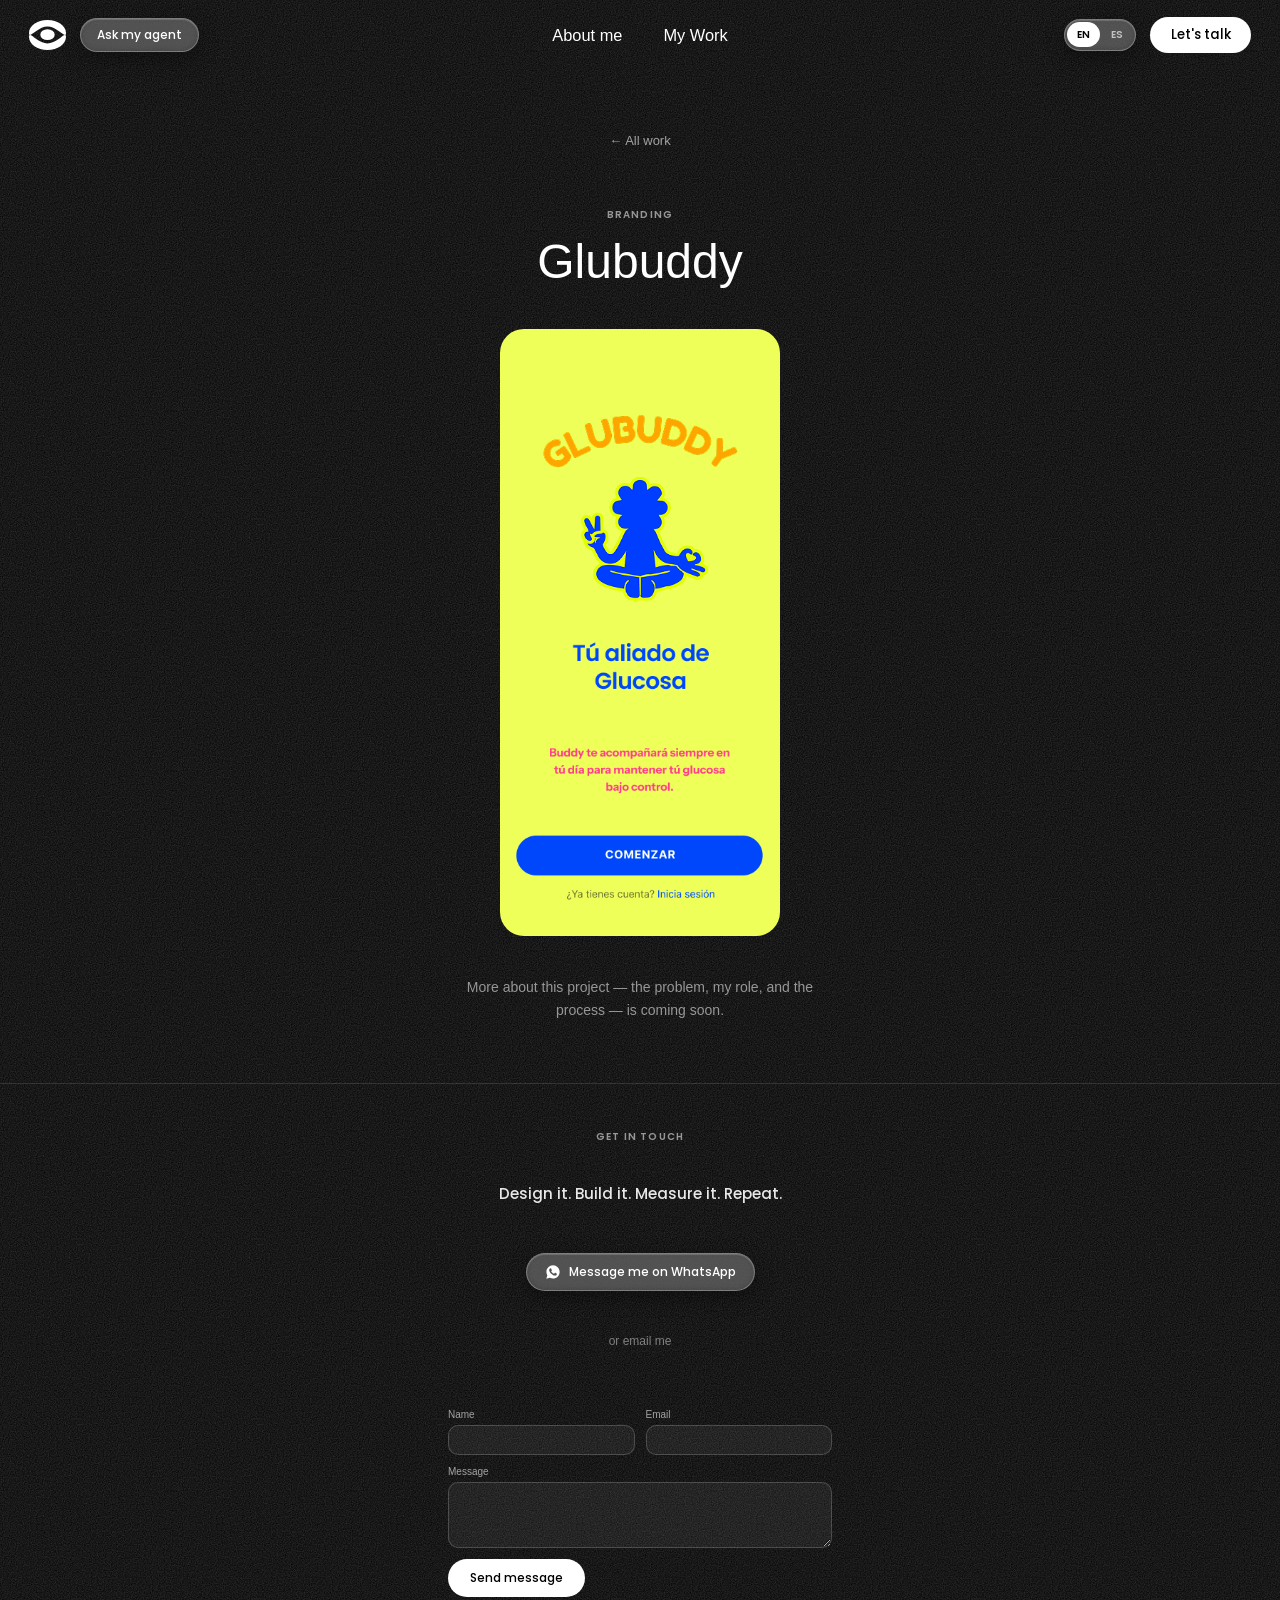
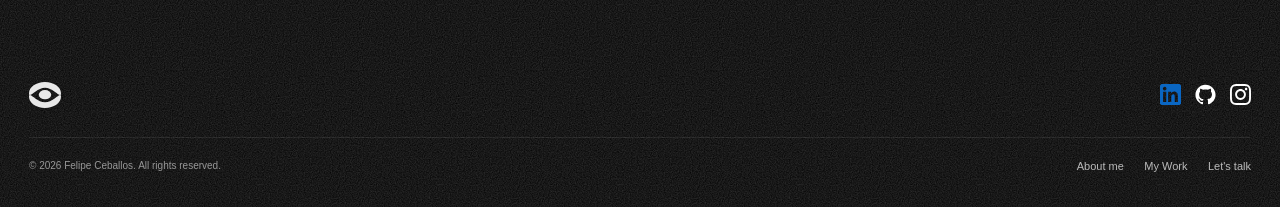
==== work-glubuddy.html @ e95fe353 "Add a dedicated All Work section (index + per-project detail pages) New work.html (gallery of all pr" ====
<!doctype html>
<html lang="en">
<head>
  <meta charset="UTF-8" />
  <meta name="viewport" content="width=device-width, initial-scale=1.0" />
  <title>Glubuddy — Felipe Ceballos</title>
  <meta name="description" content="Glubuddy — branding, by Felipe Ceballos." />
  <link rel="icon" href="assets/favicon.svg" type="image/svg+xml" />
  <link rel="preconnect" href="https://fonts.googleapis.com" />
  <link rel="preconnect" href="https://fonts.gstatic.com" crossorigin />
  <link href="https://fonts.googleapis.com/css2?family=Poppins:wght@400;500&family=Just+Me+Again+Down+Here&display=swap" rel="stylesheet" />
  <link rel="stylesheet" href="styles.css" />
</head>
<body>
  <header class="nav">
    <div class="nav__start">
      <a class="nav__logo brand-logo" href="index.html" aria-label="Home">
        <img src="assets/logo.svg" alt="Felipe Ceballos logo" width="56" height="46" />
        <span class="brand-logo__lid" aria-hidden="true"></span>
      </a>
      <a class="nav__agent glass" href="index.html#agent" id="navAgentBtn" data-i18n="nav.agent">Ask my agent</a>
    </div>
    <nav class="nav__links" aria-label="Primary">
      <a href="index.html#about" data-i18n="nav.about">About me</a>
      <a href="work.html" data-i18n="nav.work">My Work</a>
    </nav>
    <div class="nav__end">
      <div class="lang-switch glass" id="langSwitch" role="group" aria-label="Language">
        <button type="button" class="lang-switch__btn is-active" data-lang="en">EN</button>
        <button type="button" class="lang-switch__btn" data-lang="es">ES</button>
        <span class="lang-switch__thumb" aria-hidden="true"></span>
      </div>
      <a class="nav__cta" href="#contact" id="navContactBtn" data-i18n="nav.cta">Let's talk</a>
    </div>
  </header>

  <main id="top">
    <section class="work-detail">
      <a class="work-detail__back" href="work.html" data-i18n="workDetail.back">← All work</a>

      <div class="work-detail__intro" data-reveal="up">
        <span class="work-detail__eyebrow" data-i18n="work.card3.eyebrow">Branding</span>
        <h1 class="work-detail__title">Glubuddy</h1>
      </div>

      <img class="work-detail__image" src="assets/work-card-3.png" alt="Glubuddy app screen, brand and mascot design" data-reveal="up" />

      <p class="work-detail__placeholder" data-i18n="workDetail.placeholder">
        More about this project — the problem, my role, and the process — is coming soon.
      </p>
    </section>
  </main>

  <footer class="footer" id="contact" data-reveal="fade">
    <span class="footer__eyebrow" data-i18n="footer.eyebrow">Get in touch</span>
    <p class="footer__tagline" data-i18n="footer.tagline">Design it. Build it. Measure it. Repeat.</p>

    <a class="contact-whatsapp glass" href="https://wa.me/573227484159" target="_blank" rel="noopener noreferrer">
      <svg class="contact-whatsapp__icon" viewBox="0 0 24 24" fill="currentColor" aria-hidden="true">
        <path d="M12.04 2C6.58 2 2.13 6.45 2.13 11.91c0 1.75.46 3.48 1.32 4.99L2 22l5.25-1.38a9.9 9.9 0 0 0 4.79 1.22h.01c5.46 0 9.9-4.45 9.9-9.91 0-2.65-1.03-5.14-2.9-7.01A9.82 9.82 0 0 0 12.04 2zm5.77 14.02c-.24.68-1.4 1.32-1.93 1.4-.5.08-1.12.12-1.8-.11-.42-.14-.96-.32-1.65-.62-2.9-1.25-4.79-4.17-4.94-4.36-.14-.2-1.18-1.57-1.18-3 0-1.42.75-2.12 1.02-2.41.27-.28.58-.36.78-.36.2 0 .39 0 .56.01.18.01.42-.07.66.5.24.58.83 2 .9 2.15.07.14.11.31.02.5-.09.18-.14.3-.28.46-.14.16-.29.36-.42.49-.14.14-.28.29-.12.56.16.28.73 1.2 1.56 1.95 1.08.96 1.98 1.26 2.26 1.4.28.14.44.12.6-.07.16-.19.68-.79.86-1.06.18-.28.36-.23.6-.14.24.09 1.53.72 1.79.85.26.13.44.19.5.3.06.11.06.63-.18 1.31z" />
      </svg>
      <span data-i18n="contact.whatsapp">Message me on WhatsApp</span>
    </a>

    <p class="contact-divider" data-i18n="contact.orEmail">or email me</p>

    <form class="contact-form" id="contactForm" novalidate>
      <div class="contact-form__row">
        <label class="contact-form__field">
          <span data-i18n="contact.name">Name</span>
          <input type="text" id="contactName" name="name" autocomplete="name" required />
        </label>
        <label class="contact-form__field">
          <span data-i18n="contact.email">Email</span>
          <input type="email" id="contactEmail" name="email" autocomplete="email" required />
        </label>
      </div>
      <label class="contact-form__field">
        <span data-i18n="contact.message">Message</span>
        <textarea id="contactMessage" name="message" rows="4" required></textarea>
      </label>
      <button type="submit" class="contact-form__submit" data-i18n="contact.submit">Send message</button>
      <p class="contact-form__note" id="contactFormNote" role="status" aria-live="polite"></p>
    </form>

    <div class="footer__top">
      <a class="footer__logo brand-logo" href="index.html" aria-label="Home">
        <img src="assets/logo.svg" alt="Felipe Ceballos logo" width="40" height="33" />
        <span class="brand-logo__lid" aria-hidden="true"></span>
      </a>

      <ul class="footer__social">
        <li><a href="https://www.linkedin.com/in/felipe-ceballos-6415481a9/" target="_blank" rel="noopener noreferrer" aria-label="LinkedIn"><img src="assets/icon-linkedin.svg" alt="" /></a></li>
        <li><a href="https://github.com/pipeceballos17-sketch" target="_blank" rel="noopener noreferrer" aria-label="GitHub"><img src="assets/icon-github.svg" alt="" /></a></li>
        <li><a href="https://www.instagram.com/buildwith.felo/" target="_blank" rel="noopener noreferrer" aria-label="Instagram"><img src="assets/icon-instagram.svg" alt="" /></a></li>
      </ul>
    </div>

    <div class="footer__bottom">
      <p class="footer__copy">© <span id="footerYear"></span> Felipe Ceballos. <span data-i18n="footer.rights">All rights reserved.</span></p>

      <nav class="footer__links" aria-label="Footer">
        <a href="index.html#about" data-i18n="nav.about">About me</a>
        <a href="work.html" data-i18n="nav.work">My Work</a>
        <a href="#contact" data-i18n="nav.cta">Let's talk</a>
      </nav>
    </div>
  </footer>

  <script src="i18n.js"></script>
  <script src="script.js"></script>
  <script src="nav-collapse.js"></script>
  <script src="contact-form.js"></script>
  <script src="magnetic-buttons.js"></script>
  <script src="scroll-reveal.js"></script>
  <script src="easter-egg.js"></script>
  <script src="logo-blink.js"></script>
</body>
</html>
---- styles.css ----
:root {
  --bg: #000000;
  --white: #ffffff;
  --pill: rgba(217, 217, 217, 0.3);
  --placeholder: #d9d9d9;
  --font-body: -apple-system, BlinkMacSystemFont, "SF Pro Text", "Segoe UI", Roboto, Helvetica, Arial, sans-serif;
  --font-button: "Poppins", var(--font-body);
  /* Matches the subtle film-grain "Noise" layer effect on the Figma frame's
     background, which doesn't come through in the design-to-code export. */
  --noise-bg: url("data:image/svg+xml,%3Csvg xmlns='http://www.w3.org/2000/svg' width='180' height='180'%3E%3Cfilter id='n'%3E%3CfeTurbulence type='fractalNoise' baseFrequency='0.85' numOctaves='2' stitchTiles='stitch'/%3E%3CfeColorMatrix type='matrix' values='0 0 0 0 1 0 0 0 0 1 0 0 0 0 1 0 0 0 0.19 0'/%3E%3C/filter%3E%3Crect width='100%25' height='100%25' filter='url(%23n)'/%3E%3C/svg%3E");
  /* Stronger grain, used only where noise itself is the point (the CTA
     button's gradient border) — kept separate from --noise-bg so bumping it
     doesn't also darken/lighten the page-wide body/nav grain. */
  --noise-bg-strong: url("data:image/svg+xml,%3Csvg xmlns='http://www.w3.org/2000/svg' width='180' height='180'%3E%3Cfilter id='n'%3E%3CfeTurbulence type='fractalNoise' baseFrequency='0.85' numOctaves='2' stitchTiles='stitch'/%3E%3CfeColorMatrix type='matrix' values='0 0 0 0 1 0 0 0 0 1 0 0 0 0 1 0 0 0 0.55 0'/%3E%3C/filter%3E%3Crect width='100%25' height='100%25' filter='url(%23n)'/%3E%3C/svg%3E");
}

* {
  box-sizing: border-box;
}

/* Lets --shuffle-rot (used by photo-stack-shuffle.js) transition smoothly as
   an angle instead of snapping instantly — unsupported browsers just snap,
   which is a fine fallback for a purely decorative flourish. */
@property --shuffle-rot {
  syntax: "<angle>";
  inherits: true;
  initial-value: 0deg;
}

html {
  scroll-behavior: smooth;
}

body {
  margin: 0;
  background-color: var(--bg);
  background-image: var(--noise-bg);
  background-repeat: repeat;
  color: var(--white);
  font-family: var(--font-body);
  -webkit-font-smoothing: antialiased;
}

img {
  max-width: 100%;
  display: block;
}

a {
  color: inherit;
}

ul {
  margin: 0;
  padding: 0;
  list-style: none;
}

/* Glassmorphism — used by the social icon pill and the round CTA arrow button */
.glass {
  background: var(--pill);
  -webkit-backdrop-filter: blur(14px) saturate(140%);
  backdrop-filter: blur(14px) saturate(140%);
  border: 1px solid rgba(255, 255, 255, 0.25);
  box-shadow:
    inset 0 1px 1px rgba(255, 255, 255, 0.2),
    inset 0 -1px 5px rgba(0, 0, 0, 0.15),
    0 6px 19px rgba(0, 0, 0, 0.35);
}

@supports not ((backdrop-filter: blur(1px)) or (-webkit-backdrop-filter: blur(1px))) {
  .glass {
    background: rgba(217, 217, 217, 0.55);
  }
}

/* ---------- Nav ---------- */
/* Collapses into a smaller floating pill on scroll (nav-collapse.js toggles
   .nav--collapsed past a scroll threshold) — same content and same grid
   template throughout, only size/shape/background change, so navigation
   never disappears. Deliberately animates `width` (100% -> a definite
   length) rather than `max-width: none -> fit-content`: `none`/`fit-content`
   aren't real animatable values (browsers just snap them), where a
   percentage and a length both are. Also deliberately never touches
   grid-template-columns between states — changing the column template
   itself can't transition and would make the whole shape snap instead of
   morph, even while other properties keep animating smoothly. */
.nav {
  display: grid;
  grid-template-columns: 1fr auto 1fr;
  column-gap: clamp(13px, 2.4vw, 32px);
  align-items: center;
  width: 100%;
  margin: 0 auto;
  padding: 17px clamp(16px, 3.2vw, 29px);
  border-radius: 0;
  position: sticky;
  top: 0;
  background-color: var(--bg);
  background-image: var(--noise-bg);
  background-repeat: repeat;
  box-shadow: none;
  z-index: 50;
  transition:
    width 0.5s cubic-bezier(0.175, 0.885, 0.32, 1.275),
    margin 0.5s cubic-bezier(0.175, 0.885, 0.32, 1.275),
    padding 0.5s cubic-bezier(0.175, 0.885, 0.32, 1.275),
    column-gap 0.5s cubic-bezier(0.175, 0.885, 0.32, 1.275),
    border-radius 0.4s ease,
    background-color 0.3s ease,
    box-shadow 0.3s ease;
}

.nav--collapsed {
  width: min(73.6vw, 512px);
  column-gap: clamp(8px, 1.28vw, 16px);
  margin: 22px auto 0;
  padding: 8px 18px;
  border-radius: 999px;
  background-color: rgba(0, 0, 0, 0.6);
  -webkit-backdrop-filter: blur(14px) saturate(140%);
  backdrop-filter: blur(14px) saturate(140%);
  box-shadow: 0 8px 27px rgba(0, 0, 0, 0.45), inset 0 1px 1px rgba(255, 255, 255, 0.08);
}

.nav--collapsed .nav__links {
  gap: clamp(13px, 1.76vw, 24px);
}

.nav--collapsed .nav__links a {
  font-size: 11px;
}

.nav--collapsed .nav__end {
  gap: clamp(6px, 0.96vw, 11px);
}

.nav--collapsed .nav__cta {
  padding: 6px 13px;
  font-size: 10px;
}

.nav--collapsed .lang-switch__btn {
  padding: 4px 8px;
  font-size: 9px;
}

.nav--collapsed .nav__logo img {
  height: 19px;
}

@media (prefers-reduced-motion: reduce) {
  .nav {
    transition: none;
  }
}

.nav__start {
  grid-column: 1;
  justify-self: start;
  display: flex;
  align-items: center;
  gap: clamp(8px, 1.28vw, 14px);
  transition: gap 0.4s cubic-bezier(0.175, 0.885, 0.32, 1.275);
}

.nav__logo {
  line-height: 0;
  flex-shrink: 0;
}

/* Balances the lang-switch + CTA pair on the right side of the header. */
.nav__agent {
  display: inline-flex;
  align-items: center;
  justify-content: center;
  min-width: 0;
  white-space: nowrap;
  text-align: center;
  color: var(--white);
  text-decoration: none;
  font-family: var(--font-button);
  font-size: clamp(10px, 0.96vw, 12px);
  font-weight: 500;
  padding: 7px clamp(11px, 1.28vw, 16px);
  border-radius: 999px;
  transform: translate(var(--mx, 0px), var(--my, 0px));
  transition:
    transform 0.25s cubic-bezier(0.175, 0.885, 0.32, 1.275),
    padding 0.4s cubic-bezier(0.175, 0.885, 0.32, 1.275),
    font-size 0.4s cubic-bezier(0.175, 0.885, 0.32, 1.275);
}

.nav__agent:hover,
.nav__agent:focus-visible {
  transform: translate(var(--mx, 0px), var(--my, 0px)) translateY(-2px);
}

.nav--collapsed .nav__start {
  gap: clamp(6px, 0.96vw, 11px);
}

.nav--collapsed .nav__agent {
  padding: 6px 11px;
  font-size: 10px;
}

.nav__logo img {
  height: clamp(24px, 2.4vw, 32px);
  width: auto;
  transition: height 0.4s cubic-bezier(0.175, 0.885, 0.32, 1.275);
}

/* Shared by the nav and footer logo — a plain-color overlay that "blinks"
   over the logo's eye mark on click (logo-blink.js). Simpler and safer than
   inlining/animating the SVG's own paths: the eye is solid white on the dark
   nav/footer background, so a bar sweeping over it reads as an eyelid
   closing without touching the image itself at all. */
.brand-logo {
  position: relative;
}

.brand-logo__lid {
  position: absolute;
  inset: 0;
  background: var(--bg);
  transform: scaleY(0);
  transform-origin: center;
  pointer-events: none;
}

.brand-logo__lid.is-blinking {
  animation: brand-logo-blink 0.42s ease-in-out;
}

@keyframes brand-logo-blink {
  0% {
    transform: scaleY(0);
  }
  45% {
    transform: scaleY(1);
  }
  100% {
    transform: scaleY(0);
  }
}

.nav__links {
  grid-column: 2;
  display: flex;
  gap: clamp(22px, 3.2vw, 45px);
  transition: gap 0.4s cubic-bezier(0.175, 0.885, 0.32, 1.275);
}

.nav__links a {
  text-decoration: none;
  font-size: clamp(13px, 1.28vw, 19px);
  white-space: nowrap;
  transition: opacity 0.2s ease, font-size 0.4s cubic-bezier(0.175, 0.885, 0.32, 1.275);
}

.nav__links a:hover,
.nav__links a:focus-visible {
  opacity: 0.7;
}

.nav__end {
  grid-column: 3;
  justify-self: end;
  display: flex;
  align-items: center;
  gap: clamp(8px, 1.28vw, 14px);
  transition: gap 0.4s cubic-bezier(0.175, 0.885, 0.32, 1.275);
}

.lang-switch {
  position: relative;
  display: inline-flex;
  padding: 2px;
  border-radius: 999px;
}

.lang-switch__btn {
  position: relative;
  z-index: 1;
  border: none;
  background: transparent;
  color: rgba(255, 255, 255, 0.65);
  font-family: var(--font-button);
  font-size: 10px;
  font-weight: 600;
  letter-spacing: 0.02em;
  padding: 5px 10px;
  border-radius: 999px;
  cursor: pointer;
  transition: color 0.25s ease, padding 0.4s cubic-bezier(0.175, 0.885, 0.32, 1.275), font-size 0.4s cubic-bezier(0.175, 0.885, 0.32, 1.275);
}

.lang-switch__btn.is-active {
  color: #000;
}

.lang-switch__thumb {
  position: absolute;
  top: 2px;
  left: 2px;
  width: calc(50% - 2px);
  height: calc(100% - 5px);
  border-radius: 999px;
  background: var(--white);
  transition: transform 0.3s cubic-bezier(0.175, 0.885, 0.32, 1.275);
  z-index: 0;
}

.lang-switch[data-active="es"] .lang-switch__thumb {
  transform: translateX(100%);
}

/* --mx/--my are written by magnetic-buttons.js — the element leans toward
   the cursor when it's nearby. Composed with (not replacing) the hover/active
   transforms below so both effects work together. */
.nav__cta {
  background: var(--white);
  color: #000;
  font-family: var(--font-button);
  font-size: clamp(11px, 1.04vw, 14px);
  font-weight: 500;
  text-decoration: none;
  white-space: nowrap;
  padding: 8px clamp(14px, 1.6vw, 21px);
  border-radius: 999px;
  transform: translate(var(--mx, 0px), var(--my, 0px));
  transition:
    transform 0.25s cubic-bezier(0.175, 0.885, 0.32, 1.275),
    box-shadow 0.25s ease,
    padding 0.4s cubic-bezier(0.175, 0.885, 0.32, 1.275),
    font-size 0.4s cubic-bezier(0.175, 0.885, 0.32, 1.275);
}

.nav__cta:hover,
.nav__cta:focus-visible {
  transform: translate(var(--mx, 0px), var(--my, 0px)) translateY(-2px);
  box-shadow: 0 6px 16px rgba(255, 255, 255, 0.18);
}

.nav__cta:active {
  transform: translate(var(--mx, 0px), var(--my, 0px)) scale(0.97);
}

/* ---------- Hero ---------- */
.hero {
  display: flex;
  flex-direction: column;
  align-items: center;
  justify-content: center;
  text-align: center;
  min-height: calc(100svh - 72px);
  padding: clamp(32px, 4.8vw, 64px) 19px clamp(56px, 8vw, 104px);
  gap: clamp(26px, 4vw, 45px);
}

/* Fixed pixel sizes (not vw-based) on purpose: the photo is a pre-rotated
   bitmap (assets/profile-photo-card-*.png — rotation baked into the pixels,
   see the long comment on .photo-stack__photo below) that must render at
   EXACTLY its native pixel size. Any CSS-driven scaling of it — even a
   fraction of a percent from a non-round vw value — corrupts the rendering
   in this exact page (rotated raster + sibling CSS transforms elsewhere).
   Upscaling on high-DPI displays is fine; only downscaling breaks it, so a
   fixed size matching the source PNG exactly is the only safe option. */
.photo-stack {
  position: relative;
  width: 420px;
  height: 429px;
  margin: 10px 0 6px;
  transition: opacity 0.15s linear;
}

@media (max-width: 480px) {
  .photo-stack {
    width: 261px;
    height: 265px;
  }
}

/* All 3 cards share one center point (concentric) — only their rotation differs. */
.photo-stack__layer {
  position: absolute;
  left: 50%;
  top: 50%;
  width: 81.07%;
  height: 82.1%;
}

/* --px/--py are written by hero-parallax.js (mouse + scroll depth offset).
   Safe to animate here since these layers are flat color, not images — this
   is not the transform+image combination that triggers the Chrome bug.
   Rotation deliberately lives one level down, on .photo-stack__bg, not here —
   see that rule below for why (photo-stack-shuffle.js needs to transition
   rotation without ever putting a CSS transition on the parallax translate,
   which is updated every rAF frame and would otherwise lag behind the cursor). */
.photo-stack__layer--1 {
  transform: translate(calc(-50% + var(--px, 0px)), calc(-50% + var(--py, 0px)));
  z-index: 1;
}

.photo-stack__layer--2 {
  transform: translate(calc(-50% + var(--px, 0px)), calc(-50% + var(--py, 0px)));
  z-index: 2;
}

.photo-stack__layer--3 {
  transform: translate(calc(-50% + var(--px, 0px)), calc(-50% + var(--py, 0px)));
  z-index: 3;
}

/* Rotation (base angle + --shuffle-rot, written by photo-stack-shuffle.js on
   click) lives here, one level below the parallax translate above, so the
   click-to-shuffle transition can animate transform on this element only —
   the parent's translate never gets a transition and stays perfectly synced
   to the mouse every frame. */
.photo-stack__bg {
  position: absolute;
  inset: 0;
  background: var(--placeholder);
  transition: transform 0.55s cubic-bezier(0.175, 0.885, 0.32, 1.275);
}

.photo-stack__layer--1 .photo-stack__bg {
  transform: rotate(calc(0deg + var(--shuffle-rot, 0deg)));
}

.photo-stack__layer--2 .photo-stack__bg {
  transform: rotate(calc(5.44deg + var(--shuffle-rot, 0deg)));
}

.photo-stack__layer--3 .photo-stack__bg {
  transform: rotate(calc(-15.08deg + var(--shuffle-rot, 0deg)));
}

.photo-stack--shufflable {
  cursor: pointer;
}

/* Plain <img>, rotation baked into the pixels (see assets/profile-photo-card-*.png
   generation notes in project memory). This page has a confirmed, severe
   Chrome rendering bug affecting ANY rotated-raster-content technique — CSS
   transform:rotate() on an image, an SVG <image> smaller than its own
   viewBox, an SVG <image>+<rect> pair, an SVG evenodd "frame" mask — every
   one of them corrupts (black holes / clipped edges) as soon as ANY sibling
   element elsewhere also has a CSS transform, which .photo-stack__layer--1/2/3
   always do. The only configuration that survived rigorous pixel-level
   verification (not just eyeballing a screenshot): a plain <img>, rotation
   pre-baked into the bitmap, displayed at EXACTLY its native pixel size with
   zero CSS scaling in either direction. Do not reintroduce SVG or
   transform:rotate() here without re-verifying with the pixel-scan method in
   project memory, not just a visual screenshot check — this bug is very good
   at looking fine in a screenshot while still having internal corruption. */
.photo-stack__photo {
  position: absolute;
  inset: 0;
  z-index: 4;
  display: block;
  width: 100%;
  height: 100%;
}

.photo-stack__photo--mobile {
  display: none;
}

@media (max-width: 480px) {
  .photo-stack__photo--desktop {
    display: none;
  }

  .photo-stack__photo--mobile {
    display: block;
  }
}

.social-pill {
  display: flex;
  align-items: center;
  justify-content: center;
  gap: clamp(11px, 1.92vw, 21px);
  padding: 11px clamp(16px, 2.4vw, 26px);
  border-radius: 999px;
  width: fit-content;
}

.social-pill a {
  display: block;
  line-height: 0;
  border-radius: 50%;
  transform: translate(var(--mx, 0px), var(--my, 0px));
  transition: transform 0.25s cubic-bezier(0.175, 0.885, 0.32, 1.275), background 0.2s ease;
}

.social-pill a:hover,
.social-pill a:focus-visible {
  transform: translate(var(--mx, 0px), var(--my, 0px)) translateY(-5px) scale(1.12);
  background: rgba(255, 255, 255, 0.14);
}

.social-pill a:active {
  transform: translate(var(--mx, 0px), var(--my, 0px)) translateY(-2px) scale(1.02);
  transition-duration: 0.1s;
}

.social-pill img {
  width: clamp(27px, 3.2vw, 45px);
  height: clamp(27px, 3.2vw, 45px);
  object-fit: contain;
  transition: filter 0.25s ease;
}

.social-pill a:hover img,
.social-pill a:focus-visible img {
  filter: drop-shadow(0 5px 11px rgba(0, 0, 0, 0.45));
}

.social-callout {
  position: relative;
}

.social-callout__note {
  position: absolute;
  right: 100%;
  bottom: 34px;
  margin-right: clamp(13px, 1.92vw, 26px);
  display: flex;
  flex-direction: column;
  align-items: flex-end;
  pointer-events: none;
}

.social-callout__text {
  font-family: "Just Me Again Down Here", cursive;
  font-size: clamp(22px, 2.56vw, 32px);
  line-height: 1;
  color: var(--white);
  white-space: nowrap;
  align-self: flex-start;
}

.social-callout__arrow {
  width: clamp(112px, 12.8vw, 176px);
  height: auto;
  margin-top: 11px;
}

@media (max-width: 760px) {
  .social-callout__note {
    display: none;
  }
}

.hero__title {
  font-size: clamp(26px, 4vw, 48px);
  line-height: 1.15;
  max-width: 736px;
  margin: 0;
  font-weight: 500;
}

/* The "Hi!" greeting keeps the site's one handwritten accent font — everything
   else in the title stays in the clean type family. Sized up relative to its
   own line (script faces read smaller than body type at the same font-size)
   and nudged down slightly to sit on the same baseline as the rest. */
.hero__title-wave {
  font-family: "Just Me Again Down Here", cursive;
  font-size: 1.35em;
  font-weight: 400;
  display: inline-block;
  transform: translateY(0.08em);
  margin-right: 0.08em;
}

.hero__bio {
  font-size: clamp(14px, 1.6vw, 21px);
  line-height: 1.35;
  max-width: 624px;
  margin: 0;
  font-weight: 400;
  color: rgba(255, 255, 255, 0.75);
}

.cta {
  display: flex;
  align-items: center;
  margin-top: 6px;
}

/* Black pill with a gradient+noise BORDER (not a filled gradient) — matches
   the Figma exploration (node 45:1268) once seen in context: mauve -> dark
   slate -> coral, grain layered on top the same way the page background/nav
   already do it (var(--noise-bg)). Classic CSS gradient-border technique:
   three stacked background layers, the top one clipped to padding-box (solid
   fill, hides the other two everywhere except the border ring) and the
   other two clipped to border-box (only visible in that ring). */
.cta__button {
  position: relative;
  display: inline-flex;
  align-items: center;
  gap: 11px;
  border: 6px solid transparent;
  background-image:
    linear-gradient(var(--bg), var(--bg)),
    var(--noise-bg-strong),
    linear-gradient(rgba(0, 0, 0, 0.16), rgba(0, 0, 0, 0.16)),
    linear-gradient(90deg, rgb(144, 111, 111) 0%, rgb(66, 74, 97) 50%, rgb(252, 137, 113) 100%);
  background-origin: padding-box, border-box, border-box, border-box;
  background-clip: padding-box, border-box, border-box, border-box;
  background-repeat: no-repeat, repeat, no-repeat, no-repeat;
  color: var(--white);
  font-family: var(--font-button);
  font-size: clamp(13px, 1.28vw, 19px);
  padding: 11px clamp(19px, 2.4vw, 29px);
  border-radius: 999px;
  text-decoration: none;
  white-space: nowrap;
  transform: translate(var(--mx, 0px), var(--my, 0px));
  transition: transform 0.2s ease;
}

.cta__button:hover,
.cta__button:focus-visible {
  transform: translate(var(--mx, 0px), var(--my, 0px)) translateY(-2px);
}

.cta__button-arrow {
  width: 16px;
  height: auto;
  transition: transform 0.2s ease;
}

.cta__button:hover .cta__button-arrow,
.cta__button:focus-visible .cta__button-arrow {
  transform: translateX(2px);
}

/* ---------- About ---------- */
.about {
  display: grid;
  grid-template-columns: minmax(0, 1.1fr) minmax(0, 0.9fr);
  gap: clamp(32px, 4.8vw, 80px);
  max-width: 960px;
  margin: 0 auto;
  padding: clamp(32px, 4.8vw, 64px) 19px clamp(48px, 8vw, 112px);
  align-items: start;
  text-align: left;
}

.about__eyebrow {
  display: inline-block;
  font-family: var(--font-button);
  font-size: 10px;
  font-weight: 600;
  letter-spacing: 0.12em;
  text-transform: uppercase;
  color: rgba(255, 255, 255, 0.55);
  margin-bottom: 11px;
}

.about__heading {
  font-size: clamp(22px, 2.72vw, 35px);
  font-weight: 400;
  line-height: 1.2;
  margin: 0 0 19px;
}

.about__bio {
  font-size: clamp(13px, 1.12vw, 15px);
  line-height: 1.65;
  color: rgba(255, 255, 255, 0.82);
  max-width: 54ch;
  margin: 0 0 16px;
}

.about__bio:last-child {
  margin-bottom: 0;
}

.about__skills {
  display: grid;
  grid-template-columns: repeat(2, 1fr);
  gap: clamp(22px, 2.4vw, 32px) clamp(16px, 2.08vw, 26px);
}

.about__skill-header {
  display: flex;
  align-items: center;
  justify-content: space-between;
  gap: 8px;
  margin-bottom: 11px;
}

.about__skill-group h3 {
  font-size: 10px;
  font-weight: 600;
  text-transform: uppercase;
  letter-spacing: 0.08em;
  color: rgba(255, 255, 255, 0.55);
  margin: 0;
}

.about__skill-rating {
  display: inline-flex;
  gap: 4px;
  flex-shrink: 0;
}

.about__skill-dot {
  width: 6px;
  height: 6px;
  border-radius: 50%;
  border: 1px solid rgba(255, 255, 255, 0.35);
}

.about__skill-dot.is-filled {
  background: rgba(255, 255, 255, 0.85);
  border-color: rgba(255, 255, 255, 0.85);
}

.about__tags {
  display: flex;
  flex-wrap: wrap;
  gap: 6px;
  list-style: none;
  margin: 0;
  padding: 0;
}

.about__tags li {
  display: inline-flex;
  align-items: center;
  gap: 6px;
  padding: 6px 13px;
  border-radius: 999px;
  font-size: 11px;
  font-weight: 500;
  color: var(--white);
  transition: transform 0.25s cubic-bezier(0.175, 0.885, 0.32, 1.275);
}

/* Only tags for actual tools with a real, recognizable mark get an icon
   (Figma, code) — the rest are concepts/skills, not products, so a generic
   icon there would look like filler rather than a real identity. */
.about__tag-icon {
  width: 11px;
  height: 11px;
  flex-shrink: 0;
  opacity: 0.85;
}

.about__tags li:hover {
  transform: translateY(-2px);
}

@media (max-width: 860px) {
  .about {
    grid-template-columns: 1fr;
  }
}

@media (max-width: 480px) {
  .about__skills {
    grid-template-columns: 1fr;
  }
}

/* ---------- Work ---------- */
/* Base: plain static grid. Works with no JS, on touch devices, and with reduced motion. */
.work {
  display: grid;
  grid-template-columns: repeat(3, 1fr);
  gap: clamp(19px, 2.4vw, 48px);
  max-width: 1058px;
  margin: 0 auto;
  padding: clamp(32px, 4.8vw, 80px) 19px;
}

.work__card {
  position: relative;
  display: block;
  background: var(--white);
  border-radius: 24px;
  aspect-ratio: 401 / 551;
  overflow: hidden;
  text-decoration: none;
  color: inherit;
}

.work__card--photo img {
  display: block;
  width: 100%;
  height: 100%;
  object-fit: cover;
  border-radius: inherit;
  transition: transform 0.5s cubic-bezier(0.175, 0.885, 0.32, 1.275);
  /* The source photo has a ~2px transparent anti-aliased edge baked in, which
     let the card's white background show through as a thin fringe. Scaling
     up slightly pushes that transparent edge outside the clipped card — the
     hover state below must never scale below this or the fringe reappears. */
  transform: scale(1.04);
}

.work__card--photo:hover img,
.work__card--photo:focus-within img {
  transform: scale(1.1);
}

/* This card's own aspect-ratio is overridden to match the iPhone screenshot
   exactly (393:852), so the image fills it edge-to-edge with no letterboxing —
   different height than its sibling cards on purpose (matches the reference). */
.work__card--phone {
  aspect-ratio: 393 / 852;
}

.work__card--phone img {
  transform: none;
}

.work__card--phone:hover img,
.work__card--phone:focus-within img {
  transform: scale(1.04);
}

.work__card-overlay {
  position: absolute;
  inset: 0;
  display: flex;
  flex-direction: column;
  justify-content: flex-end;
  padding: clamp(14px, 1.92vw, 21px);
  background: linear-gradient(to top, rgba(0, 0, 0, 0.78) 0%, rgba(0, 0, 0, 0.32) 42%, transparent 75%);
  opacity: 0;
  transform: translateY(8px);
  transition: opacity 0.3s ease, transform 0.35s cubic-bezier(0.175, 0.885, 0.32, 1.275);
  pointer-events: none;
}

.work__card--photo:hover .work__card-overlay,
.work__card--photo:focus-within .work__card-overlay {
  opacity: 1;
  transform: translateY(0);
}

.work__card-overlay__eyebrow {
  font-family: var(--font-button);
  font-size: 10px;
  font-weight: 600;
  letter-spacing: 0.1em;
  text-transform: uppercase;
  color: rgba(255, 255, 255, 0.75);
  margin-bottom: 5px;
}

.work__card-overlay__title {
  font-size: clamp(16px, 1.76vw, 22px);
  color: var(--white);
  font-weight: 400;
}

/* Progressive enhancement: scroll-scrubbed stack -> spread reveal.
   work-stack.js only adds this class on pointer devices without reduced-motion. */
.work-stage.work-stage--animated {
  height: 260vh;
  /* .work loses all its own padding below (it becomes a full-viewport sticky
     panel), so without this the pinned cards would butt straight up against
     whatever comes next the instant the pin releases. */
  margin-bottom: clamp(48px, 6.4vw, 96px);
}

.work-stage--animated .work {
  position: sticky;
  top: 0;
  height: 100vh;
  display: block;
  overflow: hidden;
  max-width: none;
  padding: 0;
  margin: 0;
}

.work-stage--animated .work__card {
  position: absolute;
  top: 50%;
  left: 50%;
  width: min(21.6vw, 272px);
  transform: translate(-50%, -50%);
  box-shadow: 0 19px 48px rgba(0, 0, 0, 0.35);
  will-change: transform;
}

.work-see-all {
  display: block;
  width: fit-content;
  margin: clamp(16px, 2.4vw, 32px) auto 0;
  color: rgba(255, 255, 255, 0.65);
  text-decoration: none;
  font-family: var(--font-button);
  font-size: 13px;
  font-weight: 500;
  transition: color 0.2s ease, transform 0.25s cubic-bezier(0.175, 0.885, 0.32, 1.275);
}

.work-see-all:hover,
.work-see-all:focus-visible {
  color: var(--white);
  transform: translateY(-2px);
}

/* ---------- Work index (work.html) + Work detail (work-*.html) ---------- */
.work-index {
  max-width: 1058px;
  margin: 0 auto;
  padding: clamp(32px, 4.8vw, 80px) 19px;
}

.work-index__intro {
  text-align: center;
  margin-bottom: clamp(32px, 4.8vw, 64px);
}

.work-index__eyebrow {
  display: inline-block;
  font-family: var(--font-button);
  font-size: 10px;
  font-weight: 600;
  letter-spacing: 0.12em;
  text-transform: uppercase;
  color: rgba(255, 255, 255, 0.55);
  margin-bottom: 11px;
}

.work-index__heading {
  font-size: clamp(26px, 4vw, 48px);
  font-weight: 500;
  margin: 0;
}

.work-index__grid {
  display: grid;
  grid-template-columns: repeat(3, 1fr);
  gap: clamp(19px, 2.4vw, 48px);
}

@media (max-width: 900px) {
  .work-index__grid {
    grid-template-columns: 1fr;
    max-width: 336px;
    margin: 0 auto;
  }
}

.work-detail {
  max-width: 560px;
  margin: 0 auto;
  padding: clamp(32px, 4.8vw, 80px) 19px;
  text-align: center;
}

.work-detail__back {
  display: inline-block;
  color: rgba(255, 255, 255, 0.6);
  text-decoration: none;
  font-size: 13px;
  margin-bottom: clamp(32px, 4.8vw, 56px);
  transition: color 0.2s ease;
}

.work-detail__back:hover,
.work-detail__back:focus-visible {
  color: var(--white);
}

.work-detail__intro {
  margin-bottom: clamp(24px, 3.2vw, 40px);
}

.work-detail__eyebrow {
  display: inline-block;
  font-family: var(--font-button);
  font-size: 10px;
  font-weight: 600;
  letter-spacing: 0.12em;
  text-transform: uppercase;
  color: rgba(255, 255, 255, 0.55);
  margin-bottom: 11px;
}

.work-detail__title {
  font-size: clamp(28px, 4.8vw, 48px);
  font-weight: 500;
  margin: 0;
}

.work-detail__image {
  display: block;
  width: 100%;
  max-width: 280px;
  height: auto;
  margin: 0 auto clamp(24px, 3.2vw, 40px);
  border-radius: 24px;
}

.work-detail__placeholder {
  color: rgba(255, 255, 255, 0.55);
  font-size: 14px;
  line-height: 1.6;
  max-width: 46ch;
  margin: 0 auto;
}

/* ---------- Photos ---------- */
/* Empty gray placeholders on purpose — no real photos exist yet (user is
   still gathering them). Same "plain empty rounded container, no invented
   content" pattern the work cards used before their real images existed. */
.photos {
  max-width: 1058px;
  margin: 0 auto;
  padding: clamp(32px, 4.8vw, 80px) 19px;
  text-align: center;
}

.photos__intro {
  margin-bottom: clamp(32px, 4.8vw, 64px);
}

.photos__eyebrow {
  display: inline-block;
  font-family: var(--font-button);
  font-size: 10px;
  font-weight: 600;
  letter-spacing: 0.12em;
  text-transform: uppercase;
  color: rgba(255, 255, 255, 0.55);
  margin-bottom: 11px;
}

.photos__heading {
  font-size: clamp(22px, 2.72vw, 35px);
  font-weight: 400;
  margin: 0;
}

.photos__grid {
  display: grid;
  grid-template-columns: repeat(3, 1fr);
  gap: 16px;
}

.photos__item {
  aspect-ratio: 1 / 1;
  border-radius: 19px;
  background: var(--placeholder);
}

@media (max-width: 760px) {
  .photos__grid {
    grid-template-columns: repeat(2, 1fr);
  }
}

@media (max-width: 480px) {
  .photos__grid {
    grid-template-columns: 1fr;
  }
}

/* ---------- Agent ---------- */
.agent {
  text-align: center;
  padding: clamp(56px, 7.2vw, 112px) 19px clamp(64px, 8vw, 128px);
}

.agent__heading {
  font-size: clamp(16px, 2.08vw, 29px);
  max-width: 465px;
  margin: 0 auto clamp(22px, 3.2vw, 35px);
  font-weight: 400;
}

/* ---------- Agent chat widget (vanilla JS port of a React/shadcn component) ---------- */
.agent-chat {
  --chat-fg: #111111;
  --chat-muted: #8a8a92;
  --chat-muted-bg: #f4f4f5;
  --chat-border: #e5e5ea;
  --chat-ring: rgba(0, 0, 0, 0.12);
  --chat-accent: #f2f2f4;
  --agent-chat-height: 93px;
  display: flex;
  flex-direction: column;
  align-items: center;
}

.agent-chat__suggestions {
  display: flex;
  flex-wrap: wrap;
  justify-content: center;
  gap: 8px;
  margin-top: 14px;
  max-width: 448px;
}

.agent-chat__chip {
  padding: 7px 13px;
  border-radius: 999px;
  border: 1px solid rgba(255, 255, 255, 0.22);
  background: rgba(255, 255, 255, 0.05);
  color: rgba(255, 255, 255, 0.82);
  font-family: var(--font-body);
  font-size: 10px;
  cursor: pointer;
  transition: transform 0.25s cubic-bezier(0.175, 0.885, 0.32, 1.275), background 0.2s ease, border-color 0.2s ease;
}

.agent-chat__chip:hover,
.agent-chat__chip:focus-visible {
  background: rgba(255, 255, 255, 0.12);
  border-color: rgba(255, 255, 255, 0.4);
  transform: translateY(-2px);
}

.agent-chat__attachments {
  display: flex;
  gap: 6px;
  width: 100%;
  max-width: 544px;
  padding: 0 8px 8px;
  overflow-x: auto;
}

.agent-chat__thumb {
  position: relative;
  width: 38px;
  height: 38px;
  flex: none;
  border-radius: 10px;
  overflow: hidden;
  border: 1px solid var(--chat-border);
  background: var(--chat-muted-bg);
  cursor: pointer;
}

.agent-chat__thumb img {
  width: 100%;
  height: 100%;
  object-fit: cover;
}

.agent-chat__thumb button {
  position: absolute;
  top: 2px;
  right: 2px;
  width: 13px;
  height: 13px;
  border-radius: 50%;
  border: none;
  background: rgba(255, 255, 255, 0.92);
  color: #111;
  font-size: 9px;
  line-height: 1;
  display: flex;
  align-items: center;
  justify-content: center;
  cursor: pointer;
}

.agent-chat__card {
  position: relative;
  width: 100%;
  max-width: 336px;
  height: 46px;
  margin: 0 auto;
  border-radius: 22px;
  background: var(--white);
  border: 1px solid var(--chat-border);
  color: var(--chat-fg);
  box-shadow: 0 1px 2px rgba(0, 0, 0, 0.08);
  overflow: hidden;
  text-align: left;
  transition:
    max-width 0.4s cubic-bezier(0.175, 0.885, 0.32, 1.275),
    height 0.4s cubic-bezier(0.175, 0.885, 0.32, 1.275),
    box-shadow 0.2s ease,
    border-color 0.2s ease;
}

.agent-chat__card:focus-within {
  border-color: rgba(0, 0, 0, 0.25);
  box-shadow: 0 0 0 2px var(--chat-ring);
}

.agent-chat__card.is-expanded {
  max-width: 544px;
  height: var(--agent-chat-height);
  overflow: visible;
}

.agent-chat__placeholder {
  position: absolute;
  inset: 0;
  display: flex;
  align-items: center;
  padding: 0 45px 0 19px;
  background: none;
  border: none;
  font: inherit;
  font-size: 13px;
  font-weight: 500;
  color: var(--chat-muted);
  text-align: left;
  cursor: text;
  transition: opacity 0.25s ease, transform 0.25s ease;
}

.agent-chat__card.is-expanded .agent-chat__placeholder {
  opacity: 0;
  transform: translateY(3px);
  pointer-events: none;
}

.agent-chat__textarea {
  position: relative;
  display: block;
  width: 100%;
  height: 70px;
  resize: none;
  border: none;
  outline: none;
  background: transparent;
  font: inherit;
  font-size: 13px;
  line-height: 19px;
  color: var(--chat-fg);
  padding: 14px 45px 14px 19px;
  opacity: 0;
  transform: translateY(-3px);
  pointer-events: none;
  transition: opacity 0.25s ease, transform 0.25s ease, height 0.2s ease-out;
}

.agent-chat__card.is-expanded .agent-chat__textarea {
  opacity: 1;
  transform: translateY(0);
  pointer-events: auto;
}

.agent-chat__toolbar {
  position: absolute;
  left: 11px;
  right: 43px;
  bottom: 8px;
  display: flex;
  align-items: center;
  gap: 3px;
  opacity: 0;
  transform: translateY(5px);
  pointer-events: none;
  transition: opacity 0.25s ease, transform 0.25s ease;
}

.agent-chat__card.is-expanded .agent-chat__toolbar {
  opacity: 1;
  transform: translateY(0);
  pointer-events: auto;
}

.agent-chat__pill {
  display: inline-flex;
  align-items: center;
  gap: 5px;
  padding: 5px 10px;
  border-radius: 999px;
  border: none;
  background: transparent;
  color: var(--chat-muted);
  font-family: var(--font-button);
  font-size: 10px;
  font-weight: 600;
  cursor: pointer;
  transition: background 0.2s ease, color 0.2s ease;
}

.agent-chat__pill:hover {
  background: var(--chat-accent);
  color: var(--chat-fg);
}

.agent-chat__bars {
  display: inline-flex;
  align-items: flex-end;
  gap: 2px;
  height: 11px;
}

.agent-chat__bars i {
  display: block;
  width: 2px;
  border-radius: 2px;
  background: currentColor;
  opacity: 0.25;
}

.agent-chat__bars i:nth-child(1) {
  height: 5px;
}

.agent-chat__bars i:nth-child(2) {
  height: 8px;
}

.agent-chat__bars i:nth-child(3) {
  height: 11px;
}

.agent-chat__bars i.is-active {
  opacity: 1;
}

.agent-chat__icon-btn {
  width: 24px;
  height: 24px;
  border-radius: 999px;
  border: none;
  background: transparent;
  color: var(--chat-muted);
  display: inline-flex;
  align-items: center;
  justify-content: center;
  cursor: pointer;
  transition: background 0.2s ease, color 0.2s ease;
}

.agent-chat__icon-btn:hover {
  background: var(--chat-accent);
  color: var(--chat-fg);
}

.agent-chat__attach {
  margin-left: auto;
}

.agent-chat__send {
  position: absolute;
  right: 8px;
  bottom: 8px;
  width: 30px;
  height: 30px;
  border-radius: 999px;
  border: none;
  background: var(--chat-muted-bg);
  color: var(--chat-muted);
  display: flex;
  align-items: center;
  justify-content: center;
  cursor: not-allowed;
  opacity: 0;
  transform: scale(0.6);
  transition: opacity 0.25s ease, transform 0.25s cubic-bezier(0.175, 0.885, 0.32, 1.275), background 0.2s ease, color 0.2s ease;
  pointer-events: none;
}

.agent-chat__card.is-expanded .agent-chat__send {
  opacity: 1;
  transform: scale(1);
  pointer-events: auto;
}

.agent-chat__send.is-active {
  background: #111;
  color: #fff;
  cursor: pointer;
}

.agent-chat__note {
  min-height: 14px;
  margin: 10px 0 0;
  font-size: 10px;
  color: rgba(255, 255, 255, 0.75);
  max-width: 384px;
}

.agent-chat__modal {
  position: fixed;
  inset: 0;
  z-index: 200;
  display: flex;
  align-items: center;
  justify-content: center;
  background: rgba(0, 0, 0, 0.6);
  opacity: 0;
  pointer-events: none;
  transition: opacity 0.25s ease;
}

.agent-chat__modal.is-open {
  opacity: 1;
  pointer-events: auto;
}

.agent-chat__modal img {
  max-width: min(68.8vw, 448px);
  max-height: 78vh;
  border-radius: 16px;
  box-shadow: 0 19px 48px rgba(0, 0, 0, 0.4);
  transform: scale(0.92);
  transition: transform 0.3s cubic-bezier(0.175, 0.885, 0.32, 1.275);
}

.agent-chat__modal.is-open img {
  transform: scale(1);
}

.agent-chat__modal .close {
  position: fixed;
  top: 13px;
  right: 13px;
  width: 29px;
  height: 29px;
  border-radius: 50%;
  border: none;
  background: rgba(255, 255, 255, 0.92);
  display: flex;
  align-items: center;
  justify-content: center;
  cursor: pointer;
  font-size: 14px;
  line-height: 1;
}

/* ---------- Footer ---------- */
.footer {
  border-top: 1px solid rgba(255, 255, 255, 0.12);
  padding: clamp(26px, 4vw, 45px) clamp(16px, 3.2vw, 29px) clamp(22px, 3.2vw, 35px);
  display: flex;
  flex-direction: column;
  gap: clamp(19px, 2.4vw, 29px);
}

.footer__eyebrow {
  display: block;
  text-align: center;
  font-family: var(--font-button);
  font-size: 10px;
  font-weight: 600;
  letter-spacing: 0.12em;
  text-transform: uppercase;
  color: rgba(255, 255, 255, 0.55);
  margin-bottom: 8px;
}

.footer__tagline {
  margin: 0;
  text-align: center;
  font-family: var(--font-button);
  font-size: clamp(12px, 1.28vw, 15px);
  font-weight: 500;
  color: rgba(255, 255, 255, 0.9);
}

.contact-whatsapp {
  align-self: center;
  margin-top: 19px;
  display: inline-flex;
  align-items: center;
  gap: 8px;
  padding: 9px 18px;
  border-radius: 999px;
  color: var(--white);
  text-decoration: none;
  font-family: var(--font-button);
  font-size: 12px;
  font-weight: 500;
  transform: translate(var(--mx, 0px), var(--my, 0px));
  transition: transform 0.25s cubic-bezier(0.175, 0.885, 0.32, 1.275);
}

.contact-whatsapp:hover,
.contact-whatsapp:focus-visible {
  transform: translate(var(--mx, 0px), var(--my, 0px)) translateY(-2px);
}

.contact-whatsapp__icon {
  width: 16px;
  height: 16px;
  flex-shrink: 0;
}

.contact-divider {
  margin: 14px 0 0;
  text-align: center;
  font-size: 12px;
  color: rgba(255, 255, 255, 0.45);
}

.contact-form {
  width: 100%;
  max-width: 384px;
  margin: clamp(22px, 3.2vw, 32px) auto clamp(29px, 4vw, 45px);
  display: flex;
  flex-direction: column;
  gap: 11px;
  text-align: left;
}

.contact-form__row {
  display: flex;
  gap: 11px;
}

.contact-form__row .contact-form__field {
  flex: 1;
  min-width: 0;
}

.contact-form__field {
  display: flex;
  flex-direction: column;
  gap: 5px;
  font-size: 10px;
  color: rgba(255, 255, 255, 0.6);
}

.contact-form__field input,
.contact-form__field textarea {
  font: inherit;
  font-family: var(--font-body);
  font-size: 11px;
  color: var(--white);
  background: rgba(255, 255, 255, 0.06);
  border: 1px solid rgba(255, 255, 255, 0.18);
  border-radius: 10px;
  padding: 8px 11px;
  resize: vertical;
  transition: border-color 0.2s ease, background 0.2s ease;
}

.contact-form__field input:focus,
.contact-form__field textarea:focus {
  outline: none;
  border-color: rgba(255, 255, 255, 0.45);
  background: rgba(255, 255, 255, 0.1);
}

.contact-form__submit {
  align-self: flex-start;
  background: var(--white);
  color: #000;
  font-family: var(--font-button);
  font-size: 12px;
  font-weight: 500;
  padding: 10px 22px;
  border: none;
  border-radius: 999px;
  cursor: pointer;
  transform: translate(var(--mx, 0px), var(--my, 0px));
  transition: transform 0.25s cubic-bezier(0.175, 0.885, 0.32, 1.275), box-shadow 0.25s ease;
}

.contact-form__submit:hover,
.contact-form__submit:focus-visible {
  transform: translate(var(--mx, 0px), var(--my, 0px)) translateY(-2px);
  box-shadow: 0 6px 16px rgba(255, 255, 255, 0.18);
}

.contact-form__note {
  margin: 0;
  font-size: 10px;
  color: rgba(255, 255, 255, 0.7);
}

@media (max-width: 480px) {
  .contact-form__row {
    flex-direction: column;
  }
}

.footer__top {
  display: flex;
  align-items: center;
  justify-content: space-between;
  gap: 19px;
}

.footer__logo {
  display: block;
  line-height: 0;
  opacity: 0.9;
  transition: opacity 0.2s ease;
}

.footer__logo:hover,
.footer__logo:focus-visible {
  opacity: 1;
}

.footer__logo img {
  height: 26px;
  width: auto;
}

.footer__social {
  display: flex;
  align-items: center;
  gap: 14px;
  list-style: none;
  margin: 0;
  padding: 0;
}

.footer__social a {
  display: block;
  line-height: 0;
  border-radius: 50%;
  transition: transform 0.25s cubic-bezier(0.175, 0.885, 0.32, 1.275);
}

.footer__social a:hover,
.footer__social a:focus-visible {
  transform: translateY(-3px) scale(1.1);
}

.footer__social img {
  width: 21px;
  height: 21px;
  object-fit: contain;
}

.footer__bottom {
  display: flex;
  align-items: center;
  justify-content: space-between;
  flex-wrap: wrap;
  gap: 13px;
  padding-top: clamp(16px, 2.4vw, 22px);
  border-top: 1px solid rgba(255, 255, 255, 0.08);
}

.footer__copy {
  margin: 0;
  font-size: 10px;
  color: rgba(255, 255, 255, 0.55);
}

.footer__links {
  display: flex;
  gap: clamp(14px, 1.6vw, 26px);
}

.footer__links a {
  color: rgba(255, 255, 255, 0.7);
  text-decoration: none;
  font-size: 11px;
  transition: color 0.2s ease;
}

.footer__links a:hover,
.footer__links a:focus-visible {
  color: var(--white);
}

@media (max-width: 560px) {
  .footer__bottom {
    flex-direction: column;
    align-items: flex-start;
  }
}

/* ---------- Scroll reveal ---------- */
/* scroll-reveal.js adds .is-visible via IntersectionObserver the first time
   an element enters the viewport. Kept opacity-only ("fade") on anything that
   already gets its own transform elsewhere (e.g. .work-stage, whose cards are
   transformed by work-stack.js) so the two never fight over the property. */
[data-reveal] {
  opacity: 0;
  transition: opacity 0.7s ease, transform 0.7s cubic-bezier(0.16, 1, 0.3, 1);
}

[data-reveal="up"] {
  transform: translateY(22px);
}

[data-reveal="fade"] {
  transform: none;
}

[data-reveal].is-visible {
  opacity: 1;
  transform: translateY(0);
}

.about__skill-group:nth-child(1) {
  transition-delay: 0s;
}

.about__skill-group:nth-child(2) {
  transition-delay: 0.1s;
}

.about__skill-group:nth-child(3) {
  transition-delay: 0.2s;
}

.about__skill-group:nth-child(4) {
  transition-delay: 0.3s;
}

.agent-chat[data-reveal] {
  transition-delay: 0.1s;
}

@media (prefers-reduced-motion: reduce) {
  [data-reveal] {
    opacity: 1 !important;
    transform: none !important;
    transition: none !important;
  }
}

/* ---------- Responsive ---------- */
@media (max-width: 900px) {
  .work {
    grid-template-columns: 1fr;
    max-width: 336px;
  }
}

@media (max-width: 560px) {
  .nav {
    display: flex;
    flex-wrap: wrap;
    justify-content: space-between;
    row-gap: 11px;
  }

  .nav__start {
    order: 1;
  }

  /* "Ask my agent" is a desktop-only balance detail (see .nav__end) — on
     mobile there's no side-by-side row to balance, and its label (especially
     the Spanish "Preguntale a mi agente") was wide enough to overflow this
     row entirely, pushing .nav__end off-screen and making the WHOLE PAGE
     horizontally scrollable. The agent section is still reachable by
     scrolling normally. */
  .nav__agent {
    display: none;
  }

  .nav__end {
    order: 2;
  }

  .nav__links {
    order: 3;
    flex-basis: 100%;
    justify-content: center;
    gap: 16px;
  }

  .cta {
    flex-wrap: wrap;
    justify-content: center;
  }
}
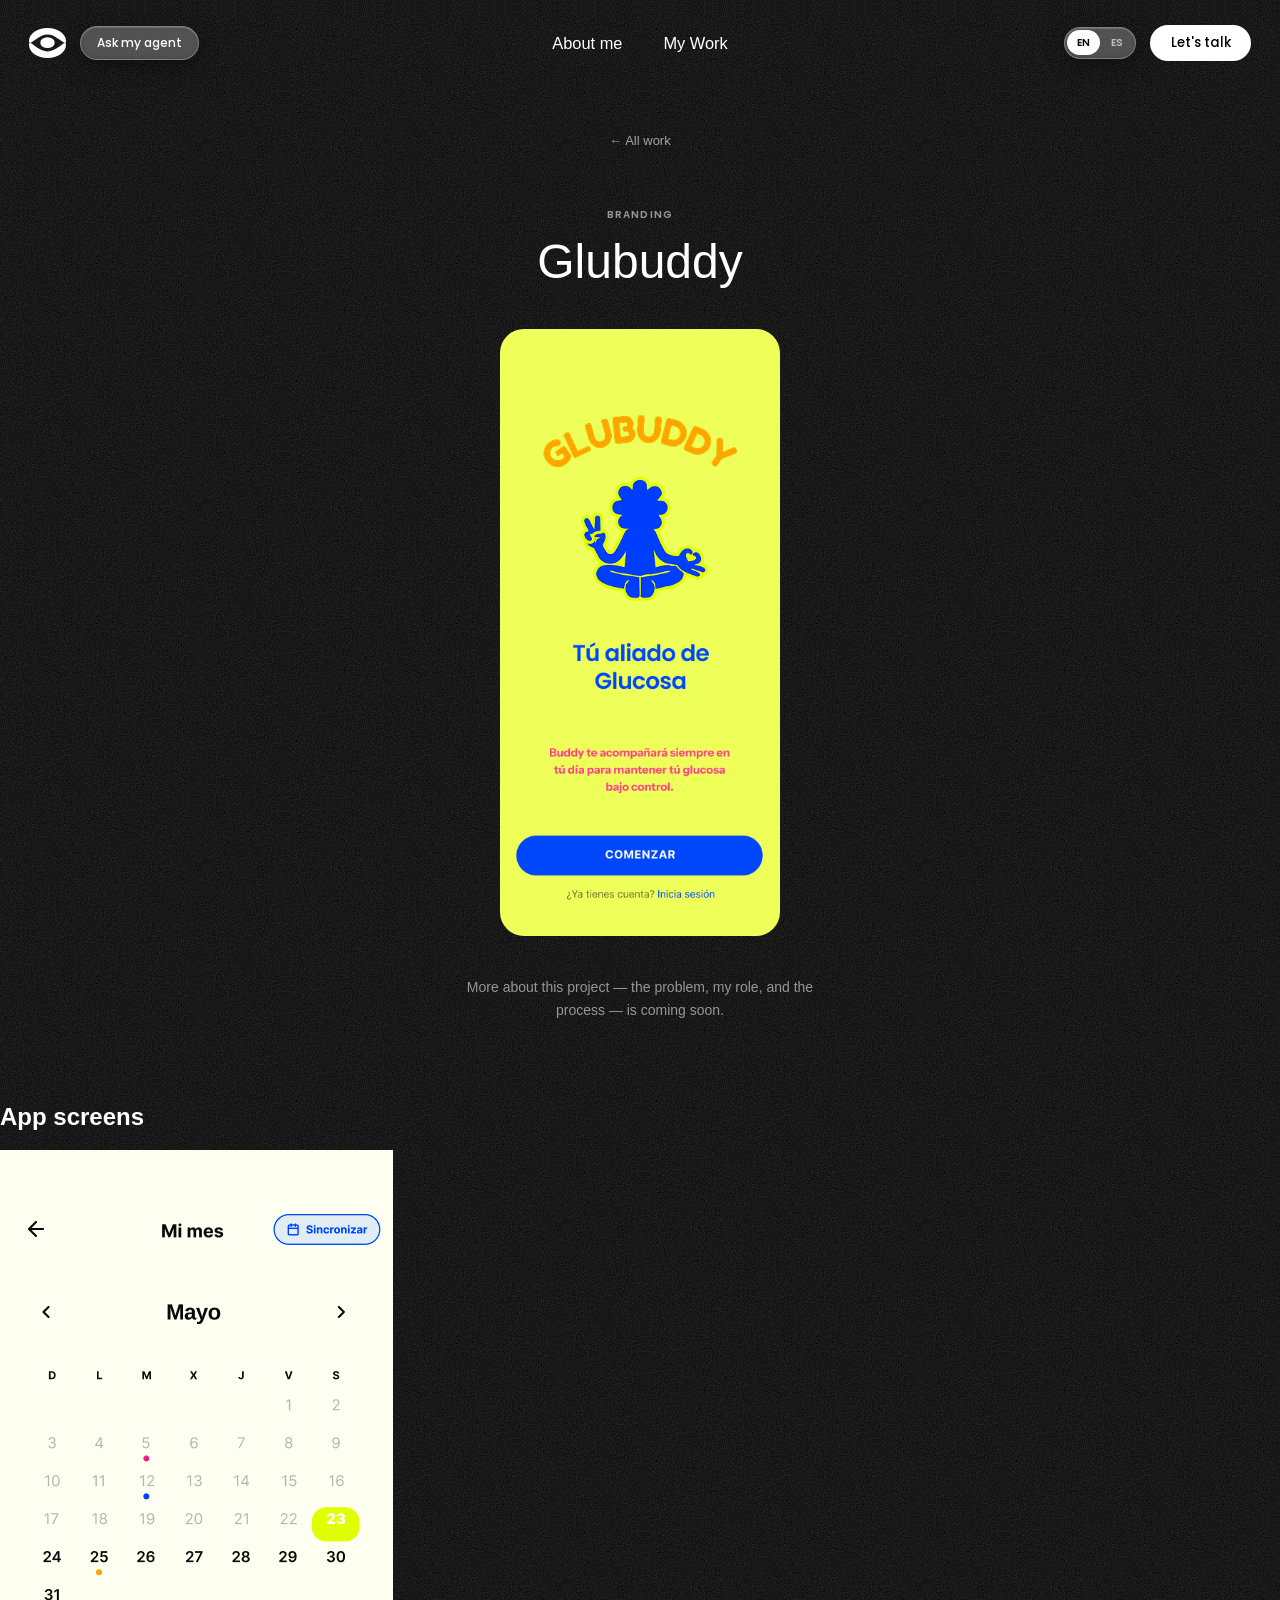
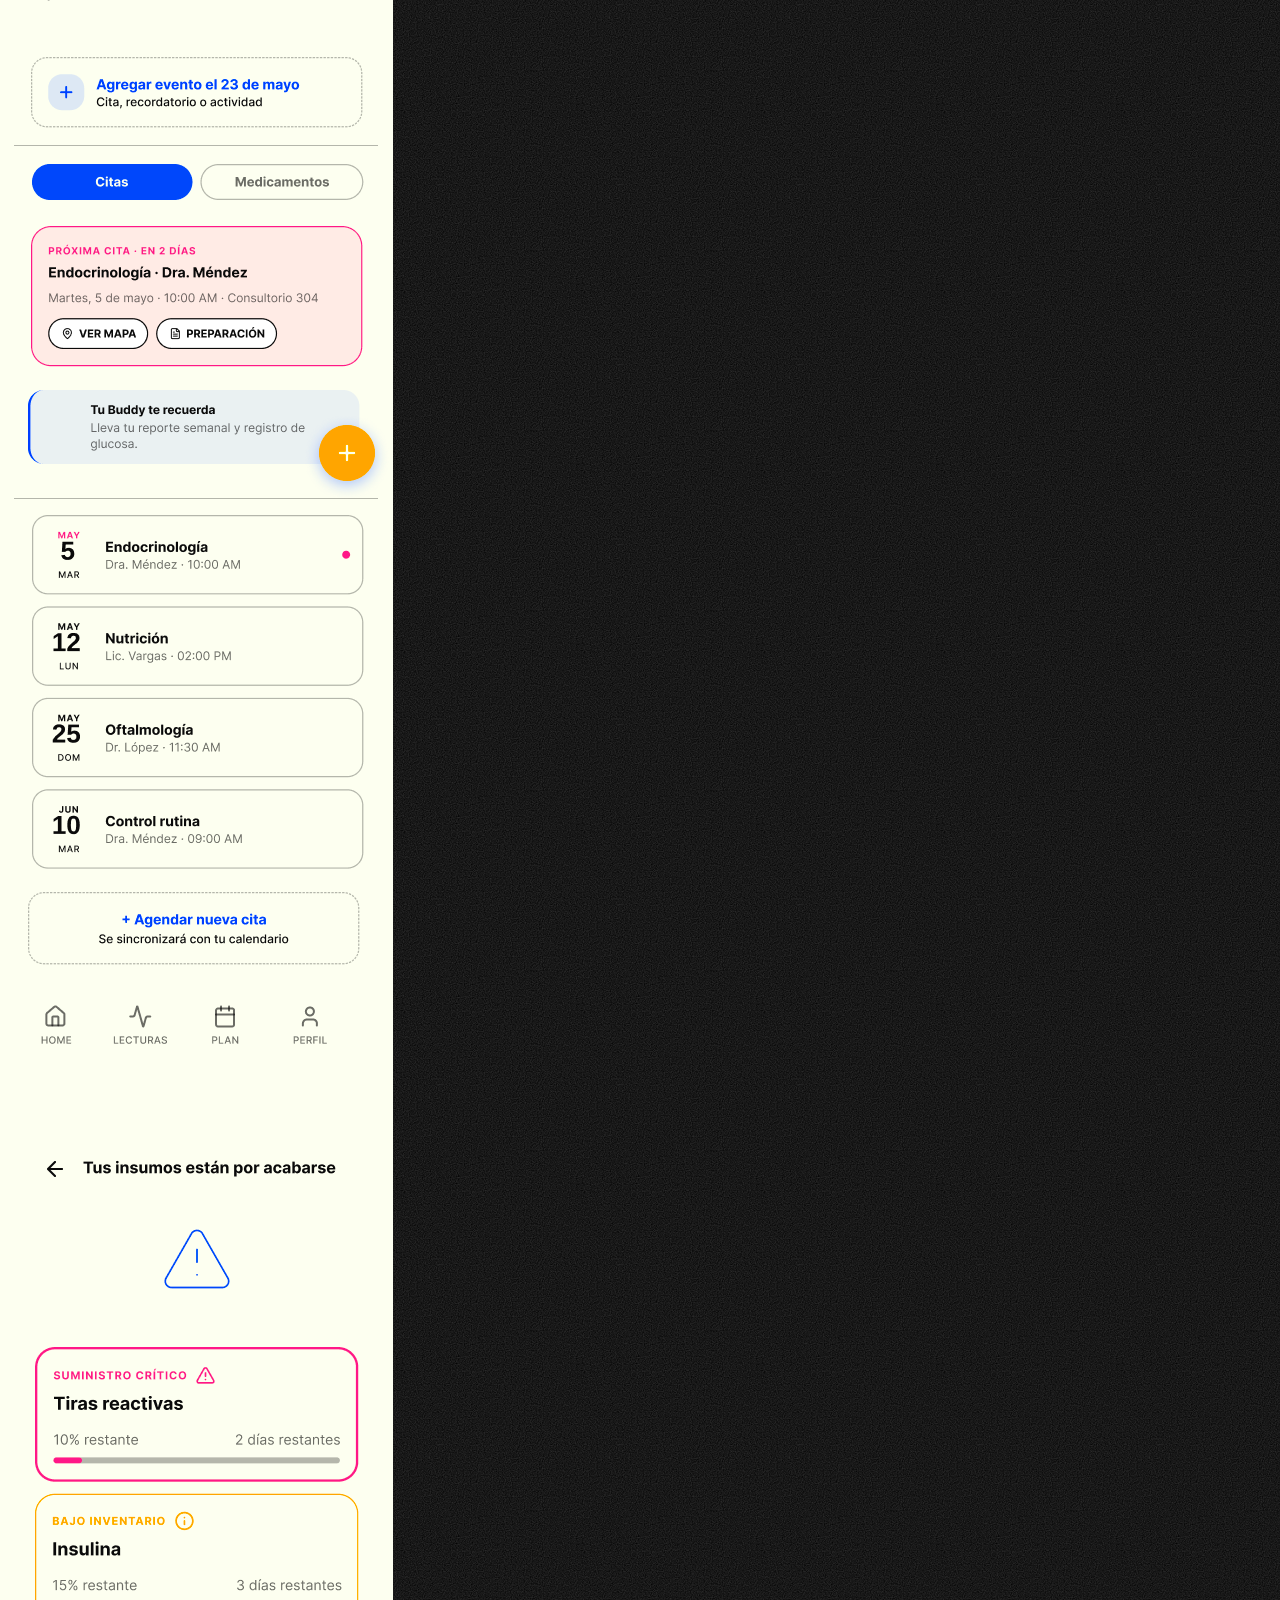
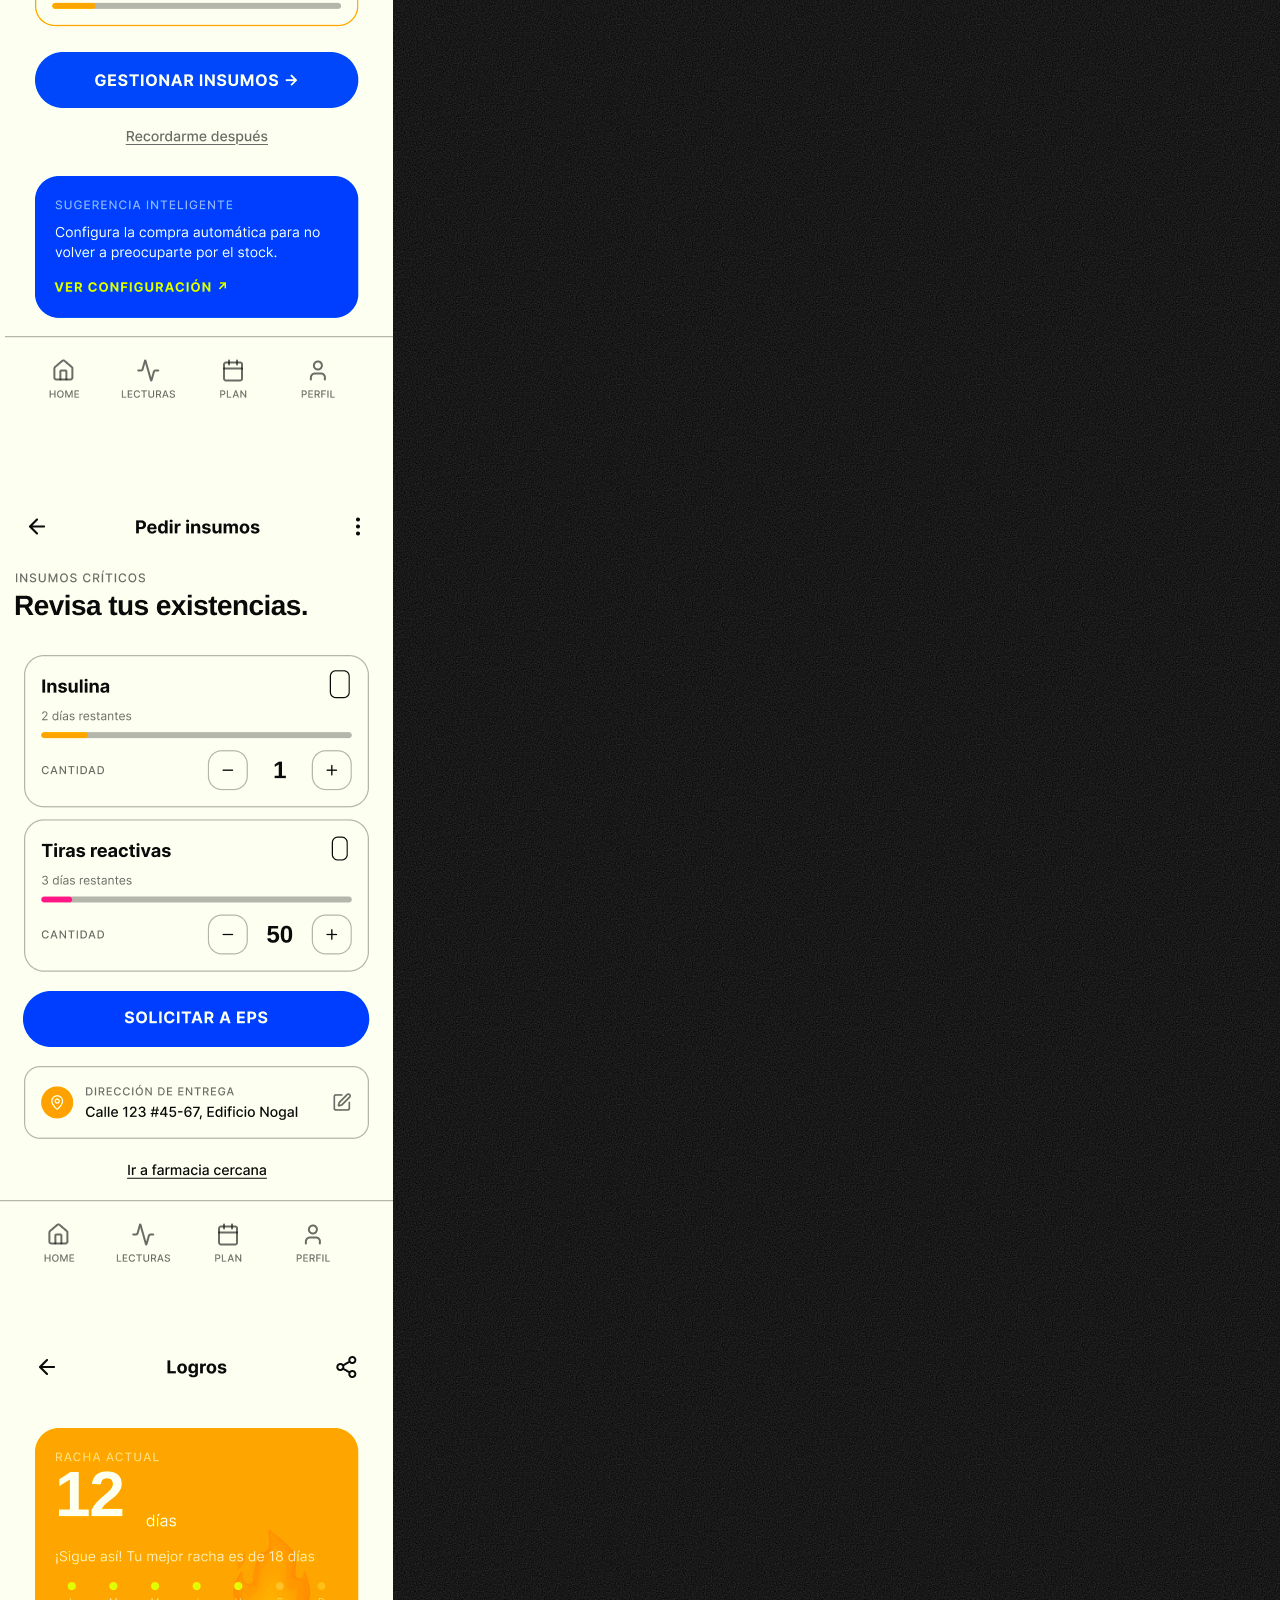
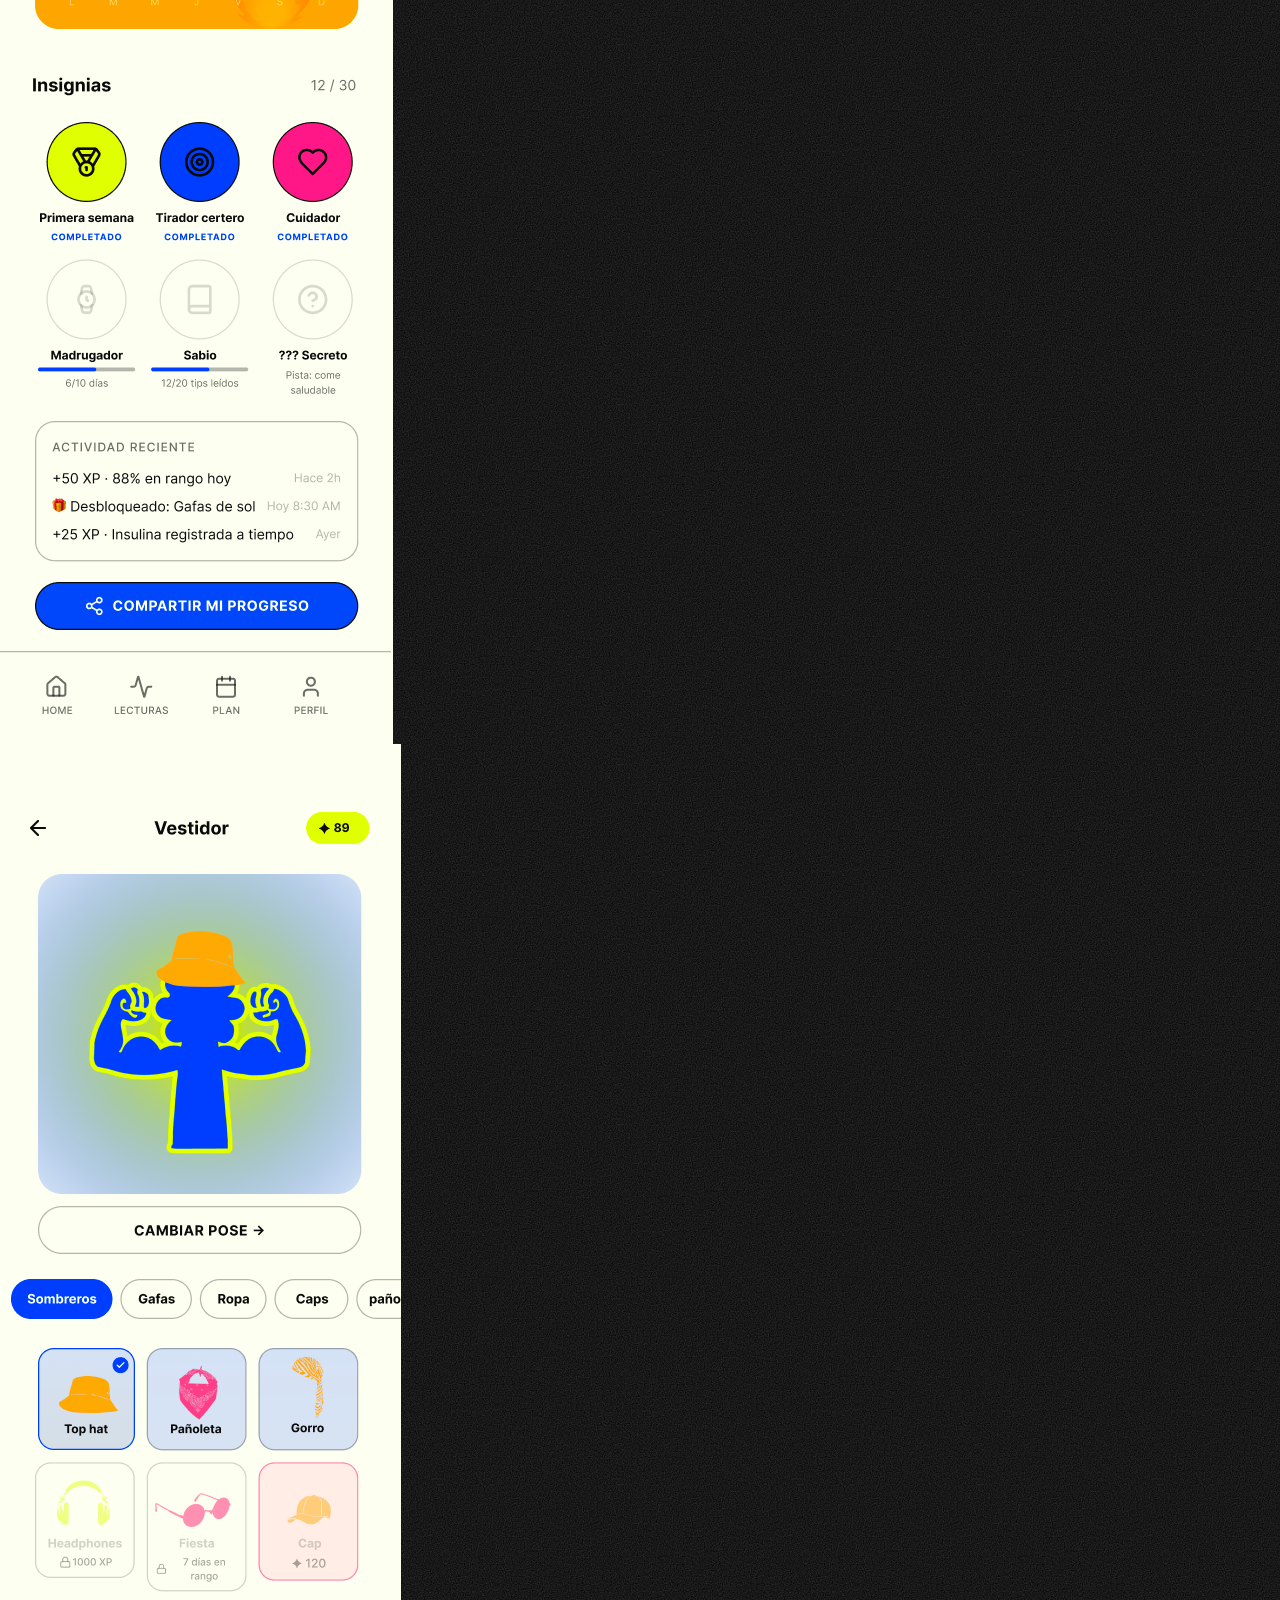
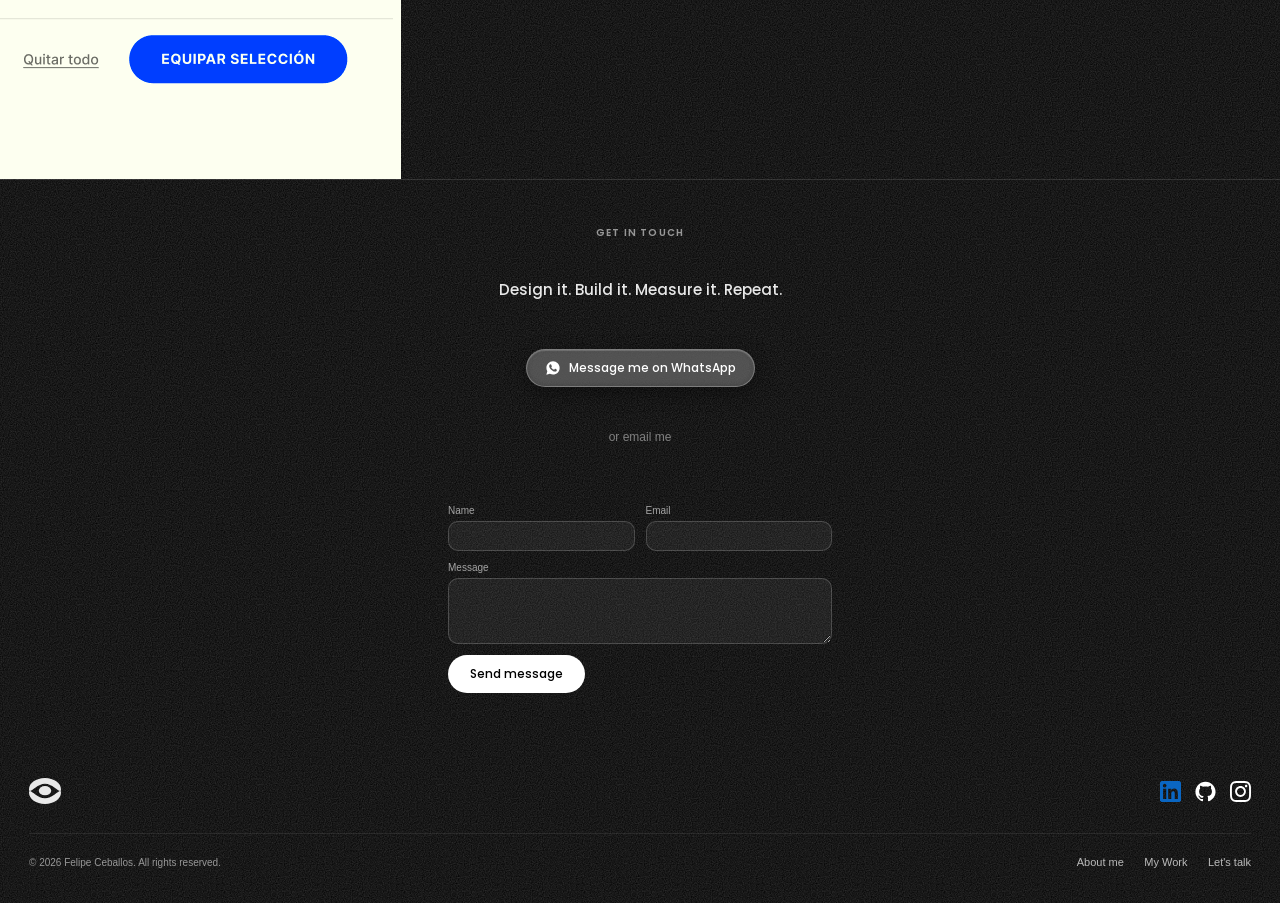
==== commit 137be7d0: "Add app screens gallery to Glubuddy project page Co-Authored-By: Claude Sonnet 5.5 <noreply@anthropi" ====
--- a/work-glubuddy.html
+++ b/work-glubuddy.html
@@ -48,6 +48,17 @@
       <p class="work-detail__placeholder" data-i18n="workDetail.placeholder">
         More about this project — the problem, my role, and the process — is coming soon.
       </p>
+    </section>
+
+    <section class="work-screens" aria-label="Glubuddy app screens">
+      <h2 class="work-screens__title" data-reveal="up" data-i18n="workDetail.screens">App screens</h2>
+      <div class="work-screens__grid">
+        <img src="assets/glubuddy-calendario.png" alt="Glubuddy calendar screen with appointments" width="393" height="1526" loading="lazy" data-reveal="up" />
+        <img src="assets/glubuddy-insumos.png" alt="Glubuddy supplies screen" width="393" height="954" loading="lazy" data-reveal="up" />
+        <img src="assets/glubuddy-pedir-insumos.png" alt="Glubuddy request supplies screen" width="393" height="858" loading="lazy" data-reveal="up" />
+        <img src="assets/glubuddy-logros.png" alt="Glubuddy achievements screen" width="393" height="1056" loading="lazy" data-reveal="up" />
+        <img src="assets/glubuddy-vestidor.png" alt="Glubuddy wardrobe screen to dress the mascot" width="401" height="1035" loading="lazy" data-reveal="up" />
+      </div>
     </section>
   </main>
 
--- a/styles.css
+++ b/styles.css
@@ -95,7 +95,7 @@
   padding: 17px clamp(16px, 3.2vw, 29px);
   border-radius: 0;
   position: sticky;
-  top: 0;
+  top: 8px;
   background-color: var(--bg);
   background-image: var(--noise-bg);
   background-repeat: repeat;
@@ -184,7 +184,6 @@
   font-weight: 500;
   padding: 7px clamp(11px, 1.28vw, 16px);
   border-radius: 999px;
-  transform: translate(var(--mx, 0px), var(--my, 0px));
   transition:
     transform 0.25s cubic-bezier(0.175, 0.885, 0.32, 1.275),
     padding 0.4s cubic-bezier(0.175, 0.885, 0.32, 1.275),
@@ -193,7 +192,7 @@
 
 .nav__agent:hover,
 .nav__agent:focus-visible {
-  transform: translate(var(--mx, 0px), var(--my, 0px)) translateY(-2px);
+  transform: translateY(-2px);
 }
 
 .nav--collapsed .nav__start {
@@ -329,7 +328,6 @@
   white-space: nowrap;
   padding: 8px clamp(14px, 1.6vw, 21px);
   border-radius: 999px;
-  transform: translate(var(--mx, 0px), var(--my, 0px));
   transition:
     transform 0.25s cubic-bezier(0.175, 0.885, 0.32, 1.275),
     box-shadow 0.25s ease,
@@ -339,12 +337,12 @@
 
 .nav__cta:hover,
 .nav__cta:focus-visible {
-  transform: translate(var(--mx, 0px), var(--my, 0px)) translateY(-2px);
+  transform: translateY(-2px);
   box-shadow: 0 6px 16px rgba(255, 255, 255, 0.18);
 }
 
 .nav__cta:active {
-  transform: translate(var(--mx, 0px), var(--my, 0px)) scale(0.97);
+  transform: scale(0.97);
 }
 
 /* ---------- Hero ---------- */
@@ -1055,10 +1053,54 @@
   aspect-ratio: 1 / 1;
   border-radius: 19px;
   background: var(--placeholder);
+  overflow: hidden;
+}
+
+/* Some source photos (e.g. Gota Fría) have a soft vignette that fades to
+   transparent well beyond a thin edge fringe — against the light gray
+   placeholder color that shows as an obvious "overflow." Swapping to the
+   page's own black background there lets the fade blend in instead. */
+.photos__item:has(img) {
+  background: var(--bg);
+}
+
+.photos__item img {
+  display: block;
+  width: 100%;
+  height: 100%;
+  object-fit: cover;
 }
 
 @media (max-width: 760px) {
   .photos__grid {
+/* Glubuddy app screens: phone-sized shots, top-aligned so differing heights read as a masonry-ish row */
+.work-screens {
+  max-width: 1058px;
+  margin: 0 auto;
+  padding: 0 19px clamp(48px, 6.4vw, 96px);
+  text-align: center;
+}
+
+.work-screens__title {
+  font-size: clamp(20px, 2.6vw, 28px);
+  font-weight: 500;
+  margin: 0 0 clamp(24px, 3.2vw, 40px);
+}
+
+.work-screens__grid {
+  display: flex;
+  flex-wrap: wrap;
+  justify-content: center;
+  align-items: flex-start;
+  gap: clamp(16px, 2.4vw, 32px);
+}
+
+.work-screens__grid img {
+  width: min(100%, 240px);
+  height: auto;
+  border-radius: 24px;
+}
+
     grid-template-columns: repeat(2, 1fr);
   }
 }
@@ -1475,13 +1517,12 @@
   font-family: var(--font-button);
   font-size: 12px;
   font-weight: 500;
-  transform: translate(var(--mx, 0px), var(--my, 0px));
   transition: transform 0.25s cubic-bezier(0.175, 0.885, 0.32, 1.275);
 }
 
 .contact-whatsapp:hover,
 .contact-whatsapp:focus-visible {
-  transform: translate(var(--mx, 0px), var(--my, 0px)) translateY(-2px);
+  transform: translateY(-2px);
 }
 
 .contact-whatsapp__icon {
@@ -1557,13 +1598,12 @@
   border: none;
   border-radius: 999px;
   cursor: pointer;
-  transform: translate(var(--mx, 0px), var(--my, 0px));
   transition: transform 0.25s cubic-bezier(0.175, 0.885, 0.32, 1.275), box-shadow 0.25s ease;
 }
 
 .contact-form__submit:hover,
 .contact-form__submit:focus-visible {
-  transform: translate(var(--mx, 0px), var(--my, 0px)) translateY(-2px);
+  transform: translateY(-2px);
   box-shadow: 0 6px 16px rgba(255, 255, 255, 0.18);
 }
 
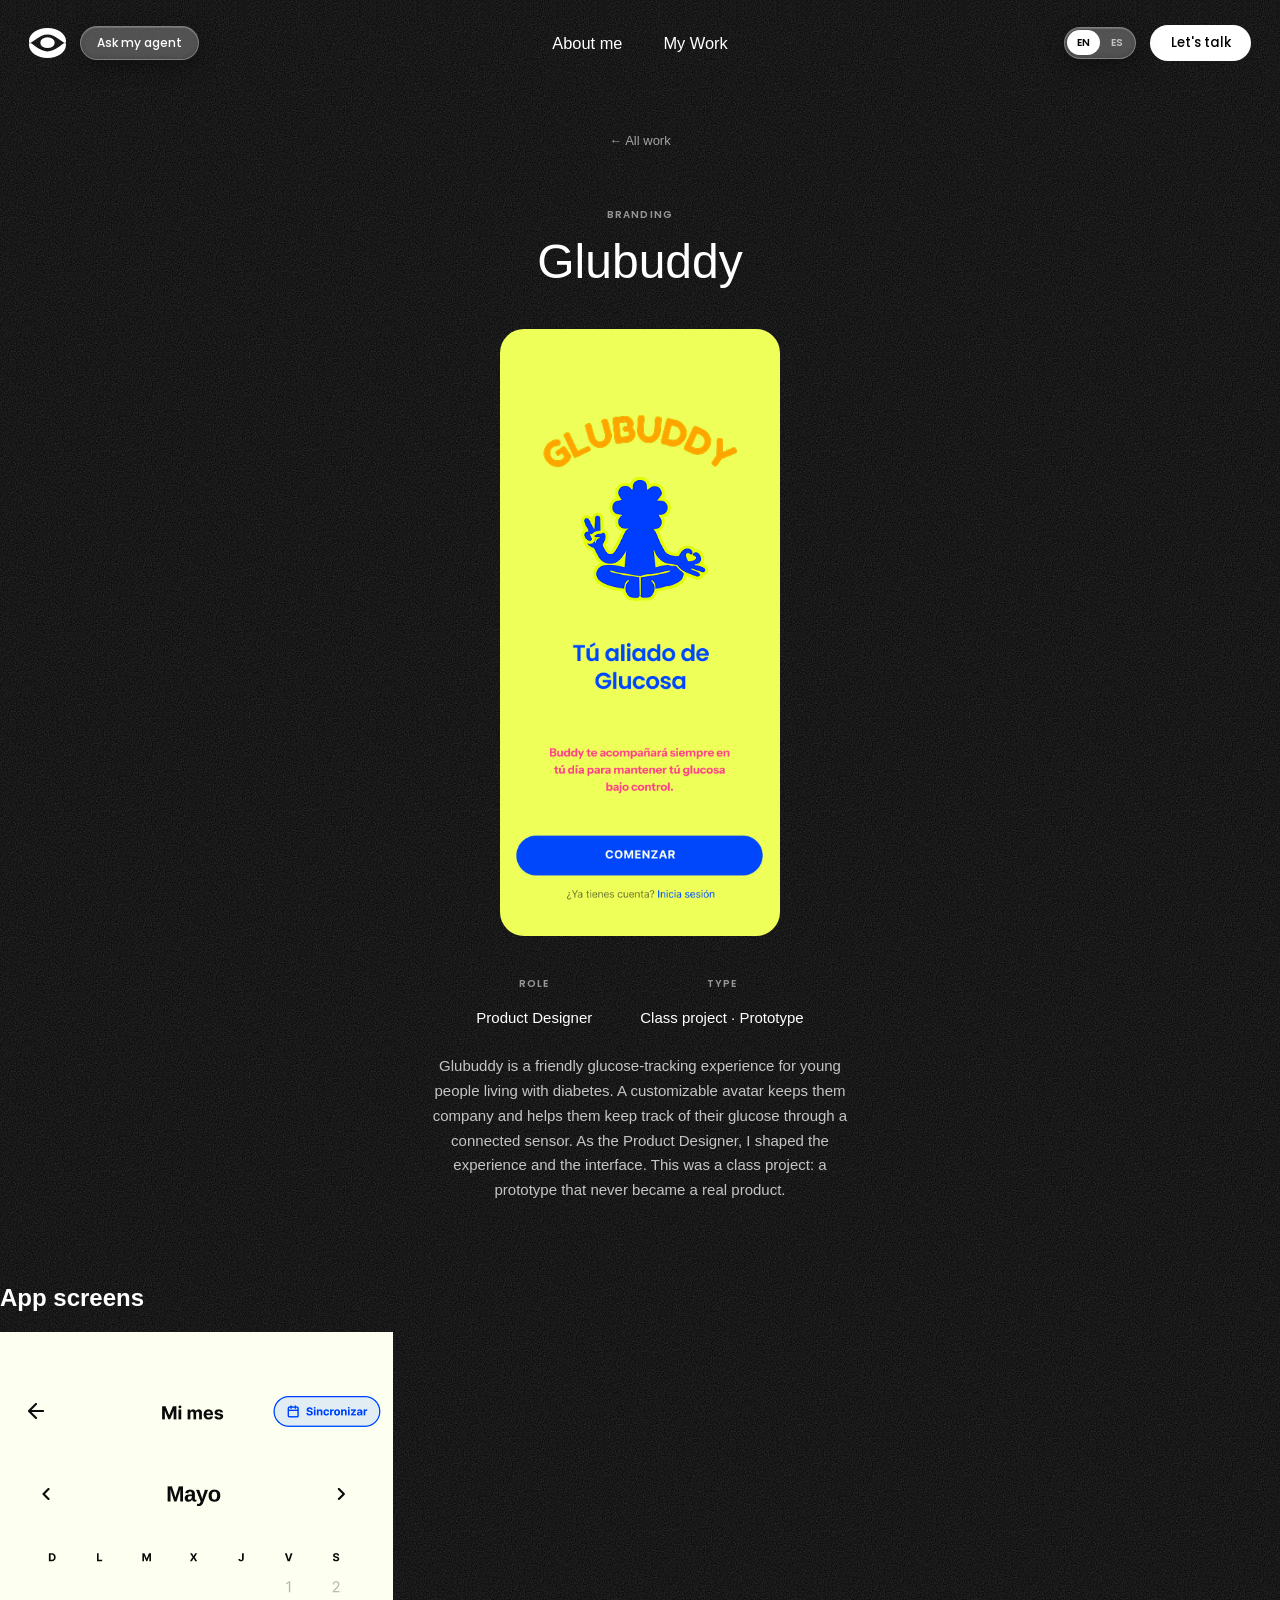
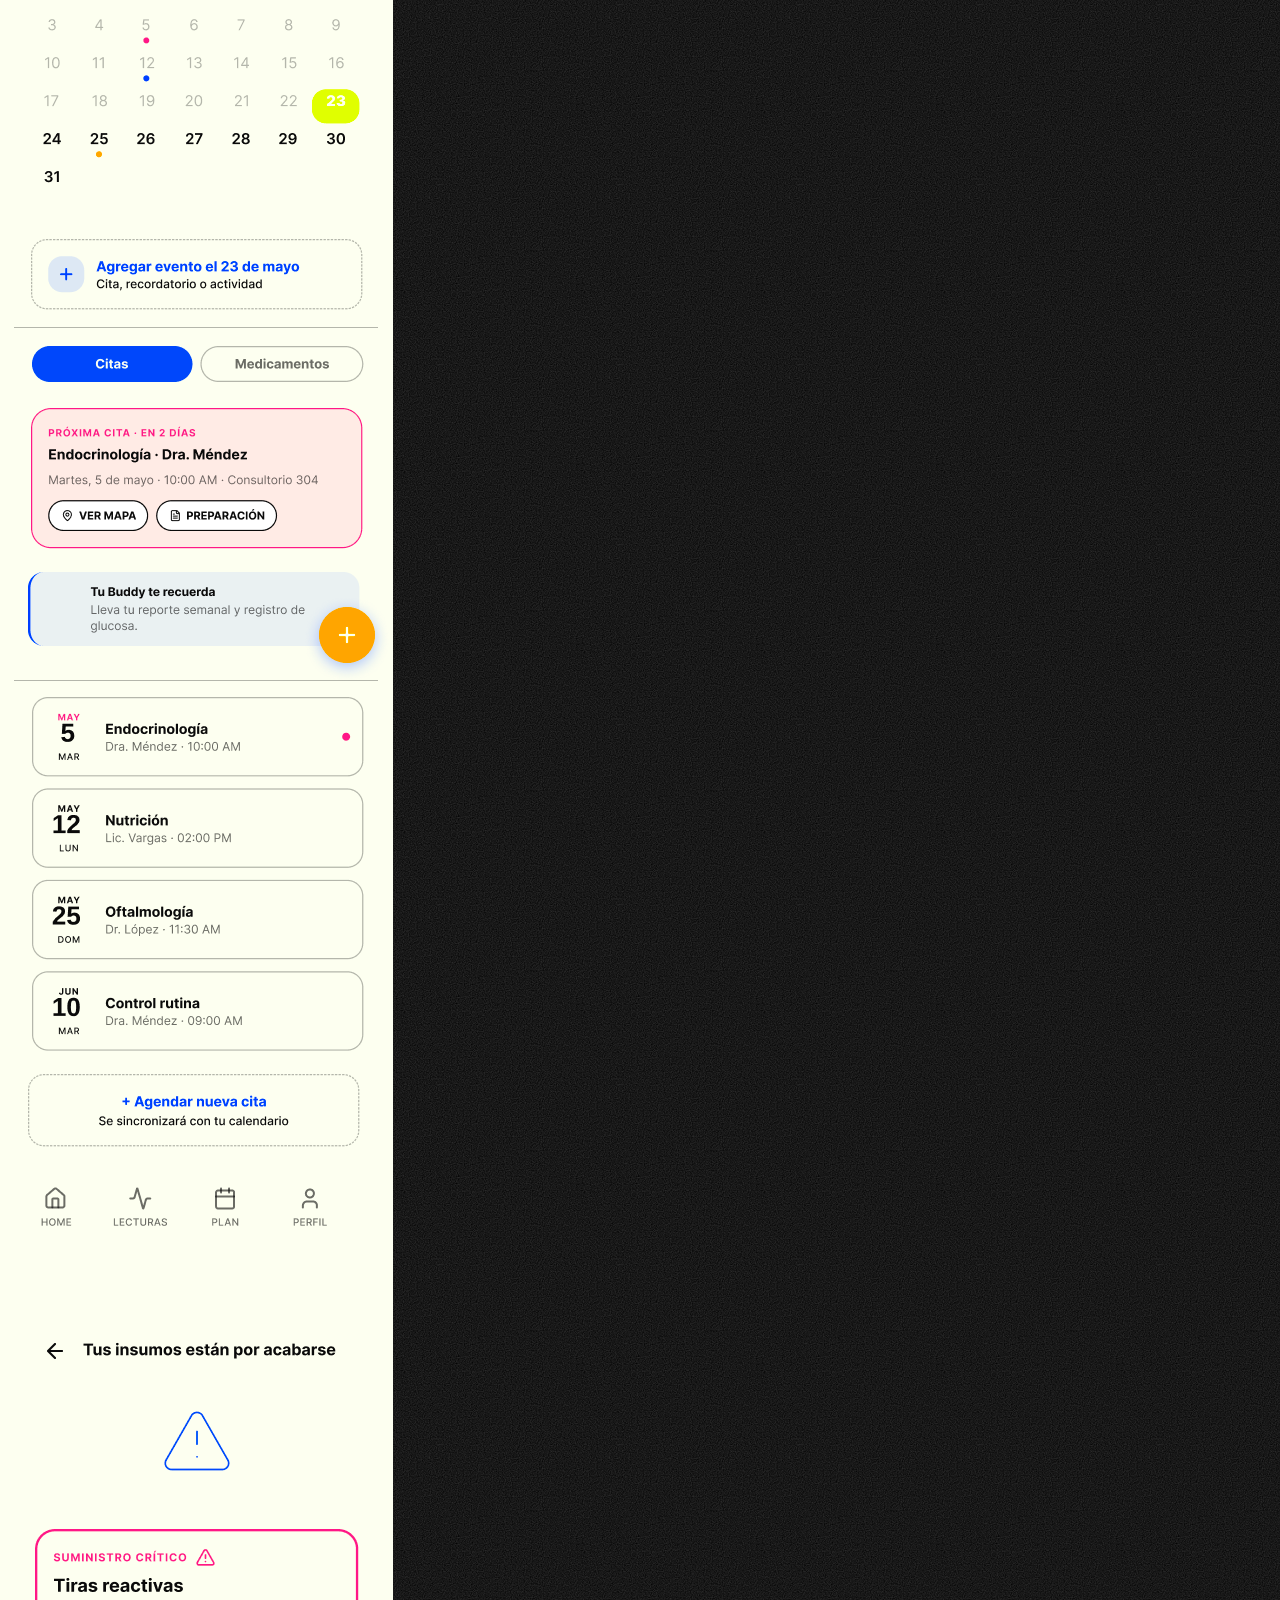
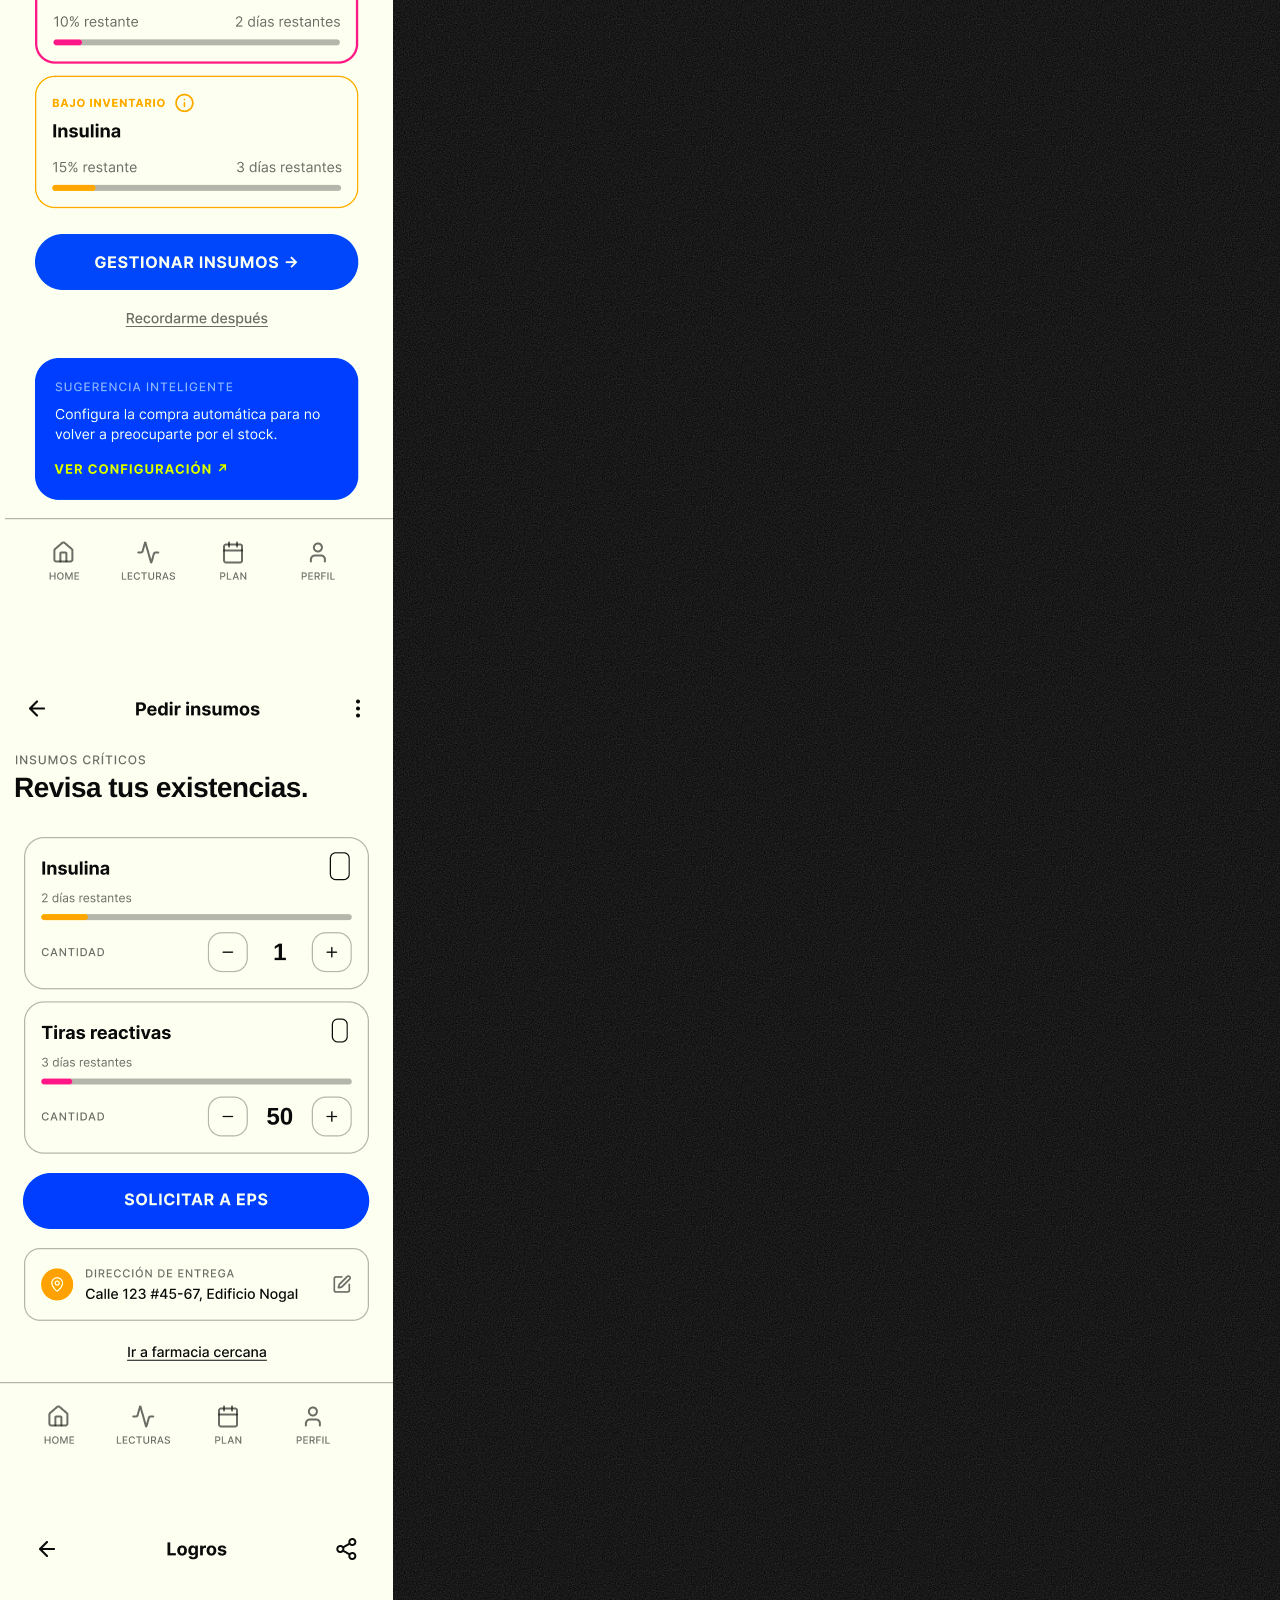
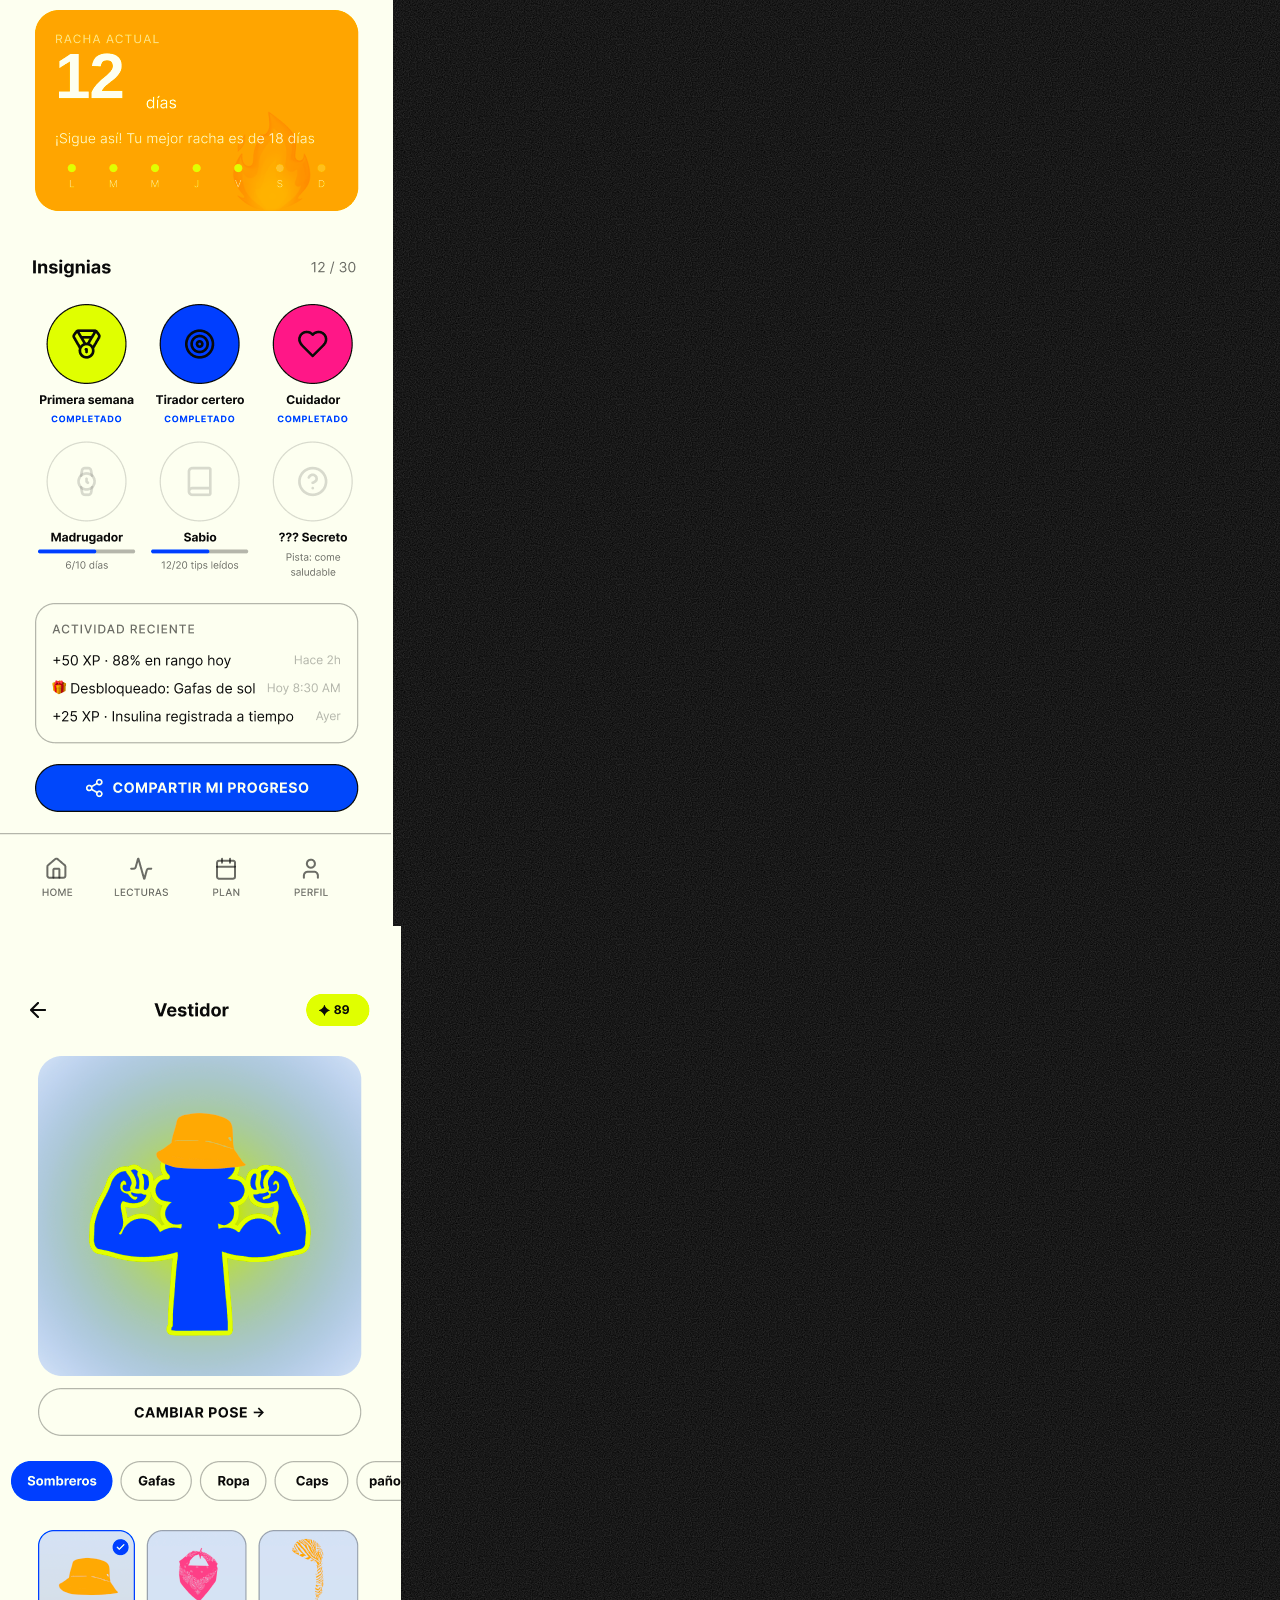
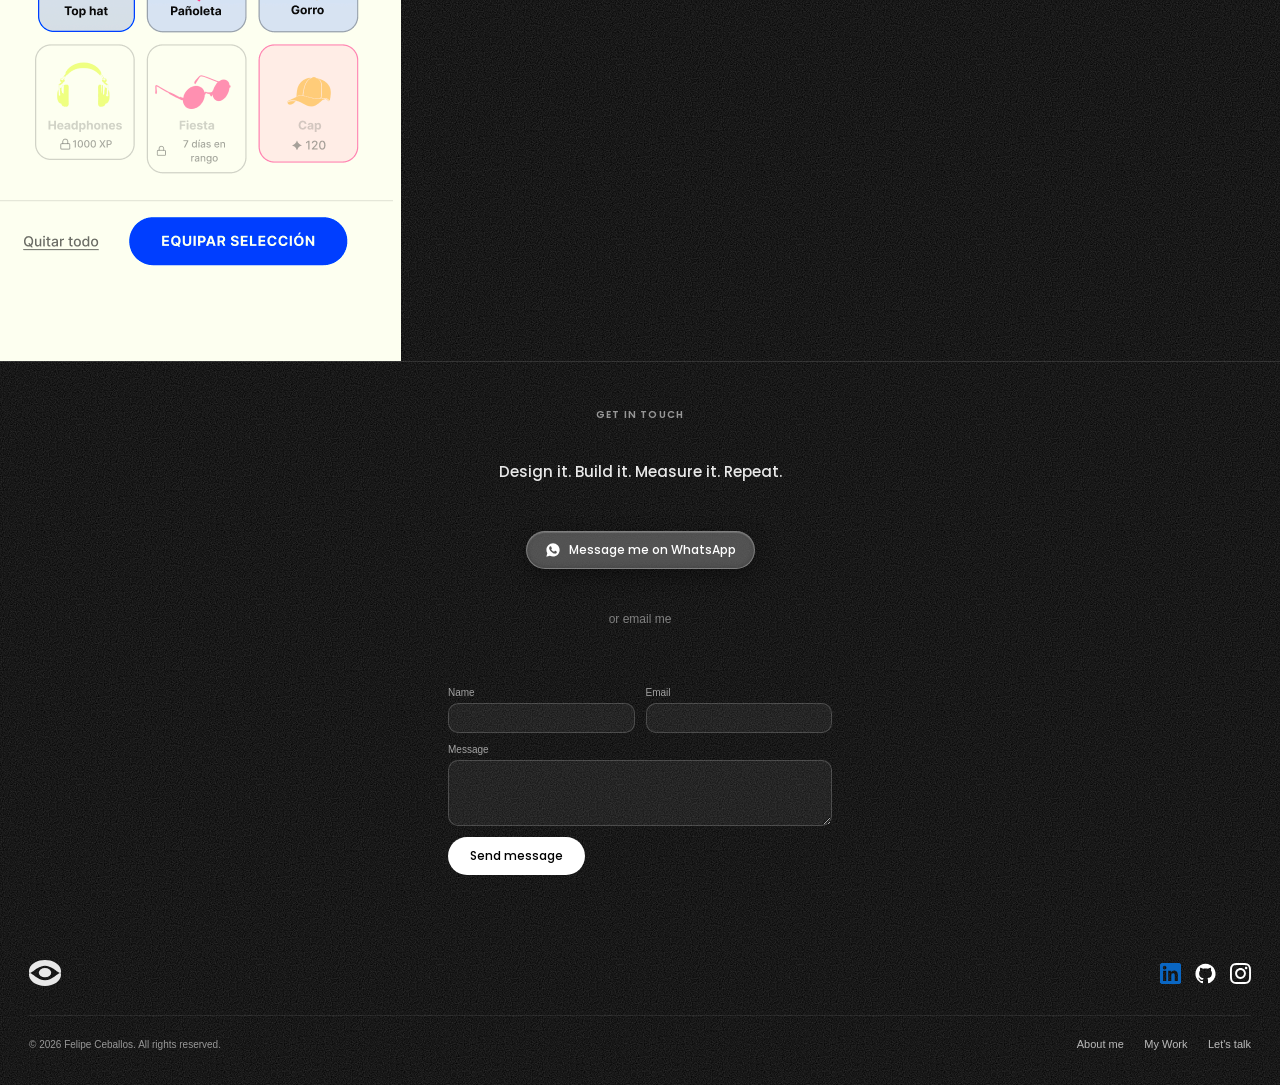
==== commit 2ea2115d: "Add role and project summary to Glubuddy page Co-Authored-By: Claude Sonnet 5.5 <noreply@anthropic.c" ====
--- a/work-glubuddy.html
+++ b/work-glubuddy.html
@@ -45,8 +45,13 @@
 
       <img class="work-detail__image" src="assets/work-card-3.png" alt="Glubuddy app screen, brand and mascot design" data-reveal="up" />
 
-      <p class="work-detail__placeholder" data-i18n="workDetail.placeholder">
-        More about this project — the problem, my role, and the process — is coming soon.
+      <ul class="work-detail__meta" data-reveal="up">
+        <li><span data-i18n="workDetail.roleLabel">Role</span><strong data-i18n="workDetail.glubuddy.role">Product Designer</strong></li>
+        <li><span data-i18n="workDetail.typeLabel">Type</span><strong data-i18n="workDetail.glubuddy.type">Class project · Prototype</strong></li>
+      </ul>
+
+      <p class="work-detail__summary" data-reveal="up" data-i18n="workDetail.glubuddy.summary">
+        Glubuddy is a friendly glucose-tracking experience for young people living with diabetes. A customizable avatar keeps them company and helps them keep track of their glucose through a connected sensor. As the Product Designer, I shaped the experience and the interface. This was a class project: a prototype that never became a real product.
       </p>
     </section>
 
--- a/styles.css
+++ b/styles.css
@@ -1011,23 +1011,22 @@
   margin: 0 auto;
 }
 
-/* ---------- Photos ---------- */
-/* Empty gray placeholders on purpose — no real photos exist yet (user is
-   still gathering them). Same "plain empty rounded container, no invented
-   content" pattern the work cards used before their real images existed. */
-.photos {
-  max-width: 1058px;
-  margin: 0 auto;
-  padding: clamp(32px, 4.8vw, 80px) 19px;
-  text-align: center;
-}
-
-.photos__intro {
-  margin-bottom: clamp(32px, 4.8vw, 64px);
-}
-
-.photos__eyebrow {
-  display: inline-block;
+.work-detail__meta {
+  list-style: none;
+  display: flex;
+  justify-content: center;
+  gap: clamp(24px, 4vw, 48px);
+  margin: 0 0 clamp(20px, 2.4vw, 28px);
+  padding: 0;
+}
+
+.work-detail__meta li {
+  display: flex;
+  flex-direction: column;
+  gap: 6px;
+}
+
+.work-detail__meta span {
   font-family: var(--font-button);
   font-size: 10px;
   font-weight: 600;
@@ -1037,44 +1036,26 @@
   margin-bottom: 11px;
 }
 
-.photos__heading {
-  font-size: clamp(22px, 2.72vw, 35px);
-  font-weight: 400;
-  margin: 0;
-}
-
-.photos__grid {
-  display: grid;
-  grid-template-columns: repeat(3, 1fr);
-  gap: 16px;
-}
-
-.photos__item {
-  aspect-ratio: 1 / 1;
-  border-radius: 19px;
-  background: var(--placeholder);
-  overflow: hidden;
-}
-
-/* Some source photos (e.g. Gota Fría) have a soft vignette that fades to
-   transparent well beyond a thin edge fringe — against the light gray
-   placeholder color that shows as an obvious "overflow." Swapping to the
-   page's own black background there lets the fade blend in instead. */
-.photos__item:has(img) {
-  background: var(--bg);
-}
-
-.photos__item img {
-  display: block;
-  width: 100%;
-  height: 100%;
-  object-fit: cover;
+.work-detail__meta strong {
+  font-size: 15px;
+  font-weight: 500;
+}
+
+.work-detail__summary {
+  color: rgba(255, 255, 255, 0.75);
+  font-size: 15px;
+  line-height: 1.65;
+  max-width: 52ch;
+  margin: 0 auto;
 }
 
 @media (max-width: 760px) {
   .photos__grid {
-/* Glubuddy app screens: phone-sized shots, top-aligned so differing heights read as a masonry-ish row */
+/* Glubuddy app screens: one horizontal row of 5 columns, top-aligned so the
+   differing screen heights hang from the same line. On narrow viewports the
+   row becomes a swipeable strip instead of stacking. */
 .work-screens {
+  width: 100%;
   max-width: 1058px;
   margin: 0 auto;
   padding: 0 19px clamp(48px, 6.4vw, 96px);
@@ -1088,17 +1069,33 @@
 }
 
 .work-screens__grid {
-  display: flex;
-  flex-wrap: wrap;
-  justify-content: center;
-  align-items: flex-start;
-  gap: clamp(16px, 2.4vw, 32px);
+  display: grid;
+  grid-template-columns: repeat(5, minmax(0, 1fr));
+  align-items: start;
+  gap: clamp(12px, 1.8vw, 24px);
 }
 
 .work-screens__grid img {
-  width: min(100%, 240px);
+  width: 100%;
   height: auto;
-  border-radius: 24px;
+  border-radius: clamp(14px, 1.8vw, 22px);
+}
+
+@media (max-width: 760px) {
+  .work-screens__grid {
+    display: flex;
+    overflow-x: auto;
+    scroll-snap-type: x mandatory;
+    -webkit-overflow-scrolling: touch;
+    margin: 0 -19px;
+    padding: 0 19px 12px;
+  }
+
+  .work-screens__grid img {
+    flex: none;
+    width: min(62vw, 240px);
+    scroll-snap-align: center;
+  }
 }
 
     grid-template-columns: repeat(2, 1fr);
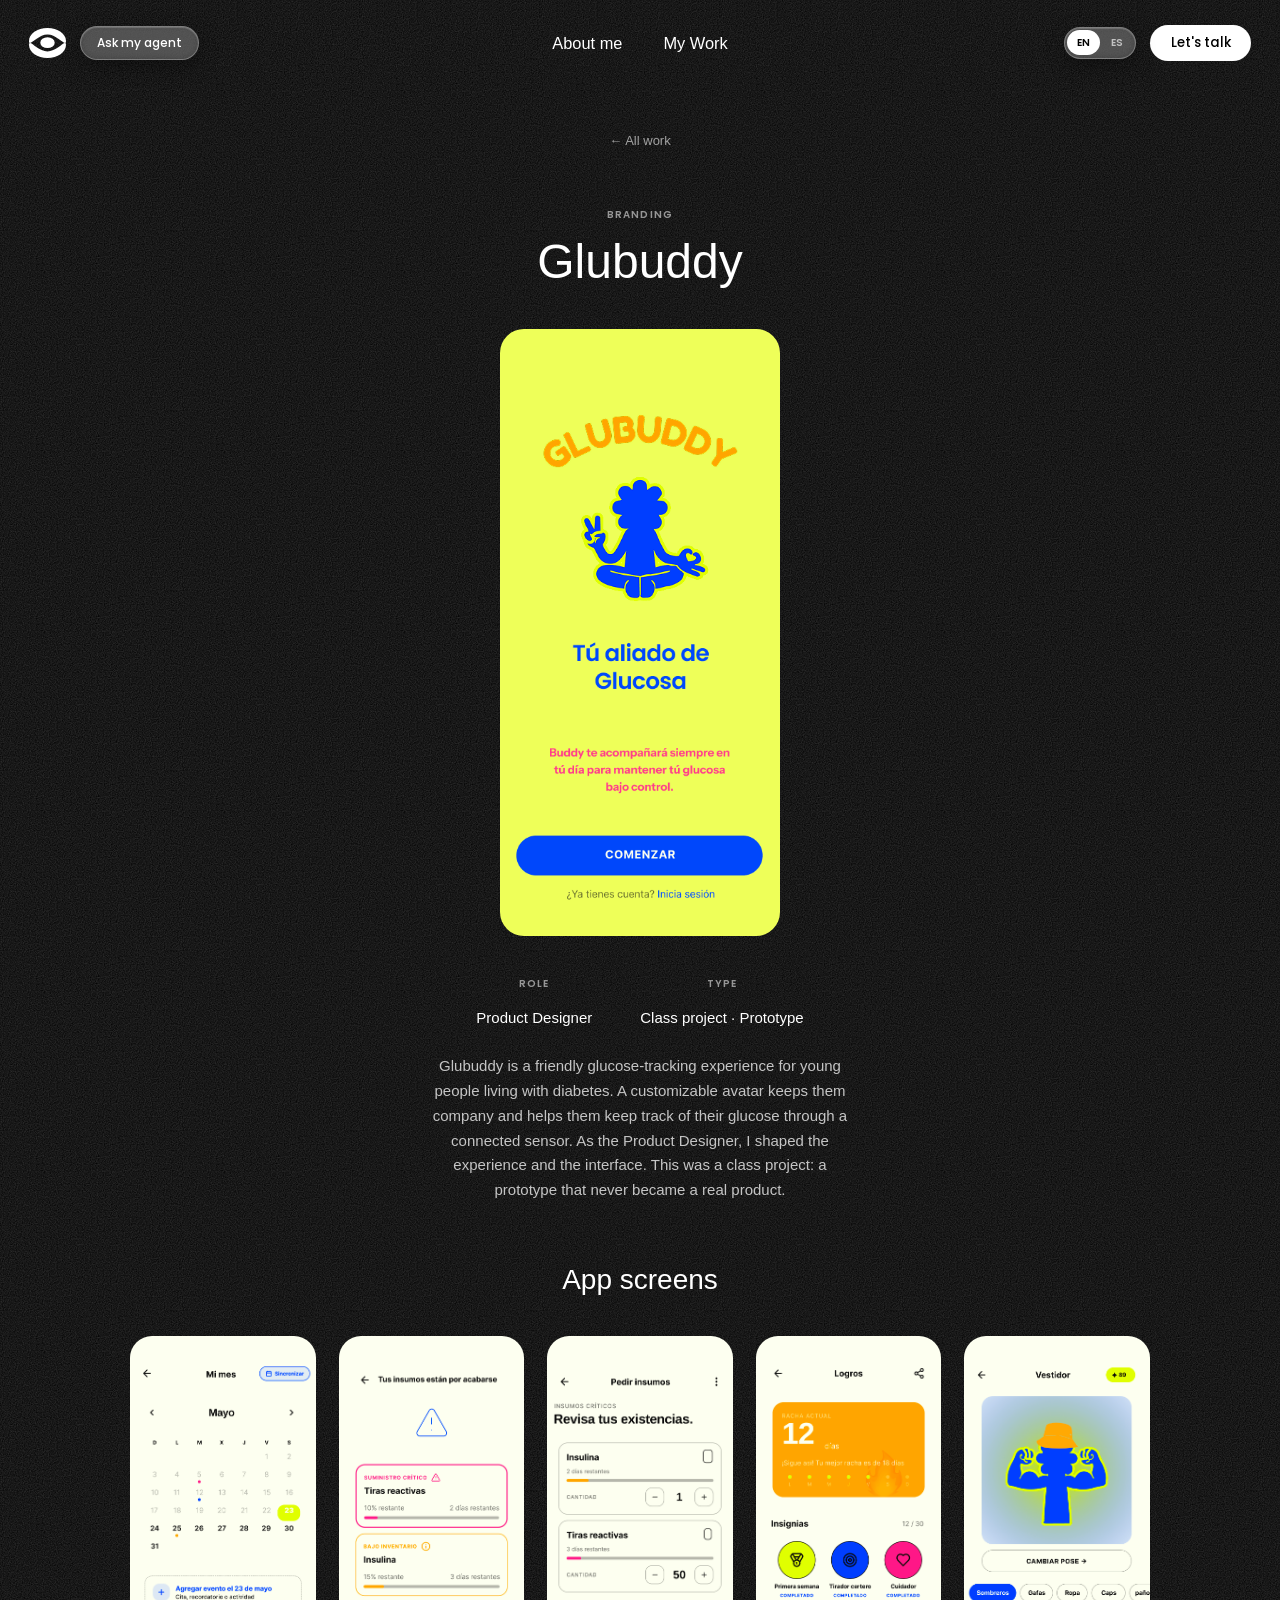
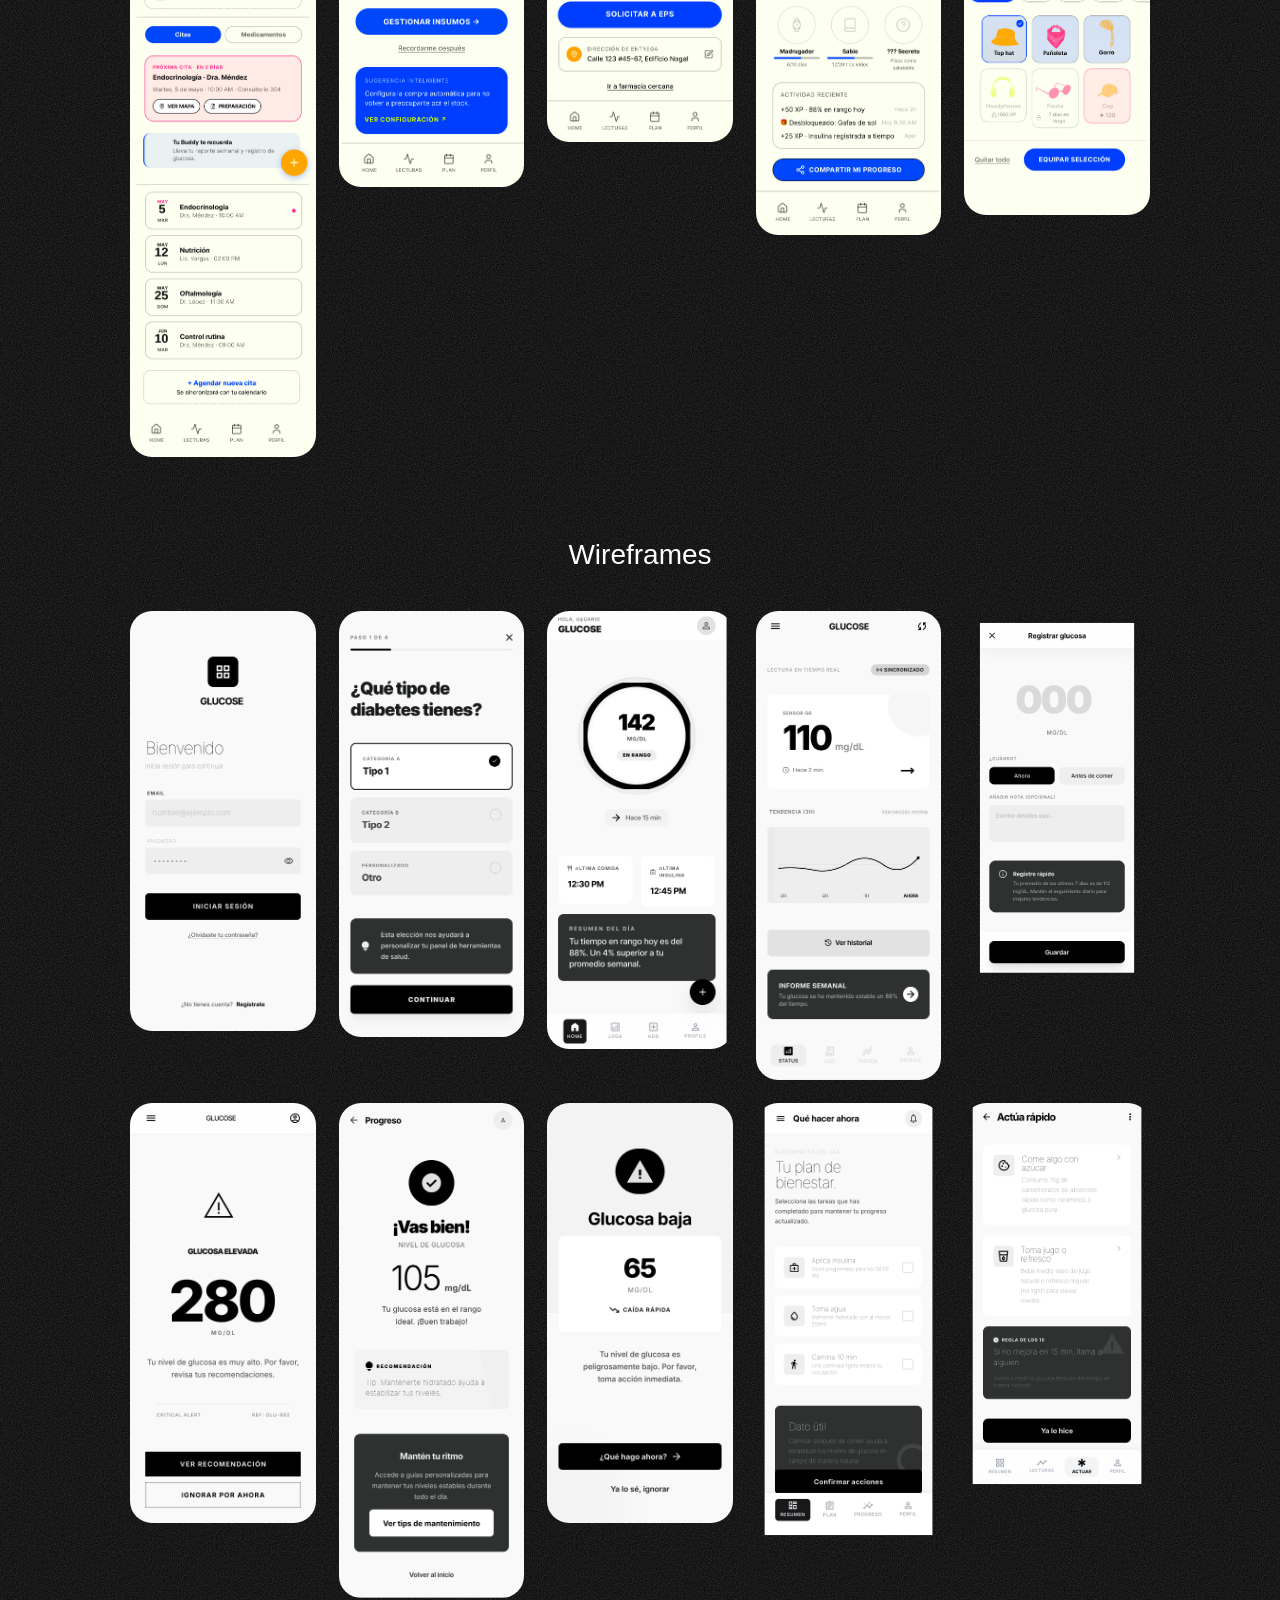
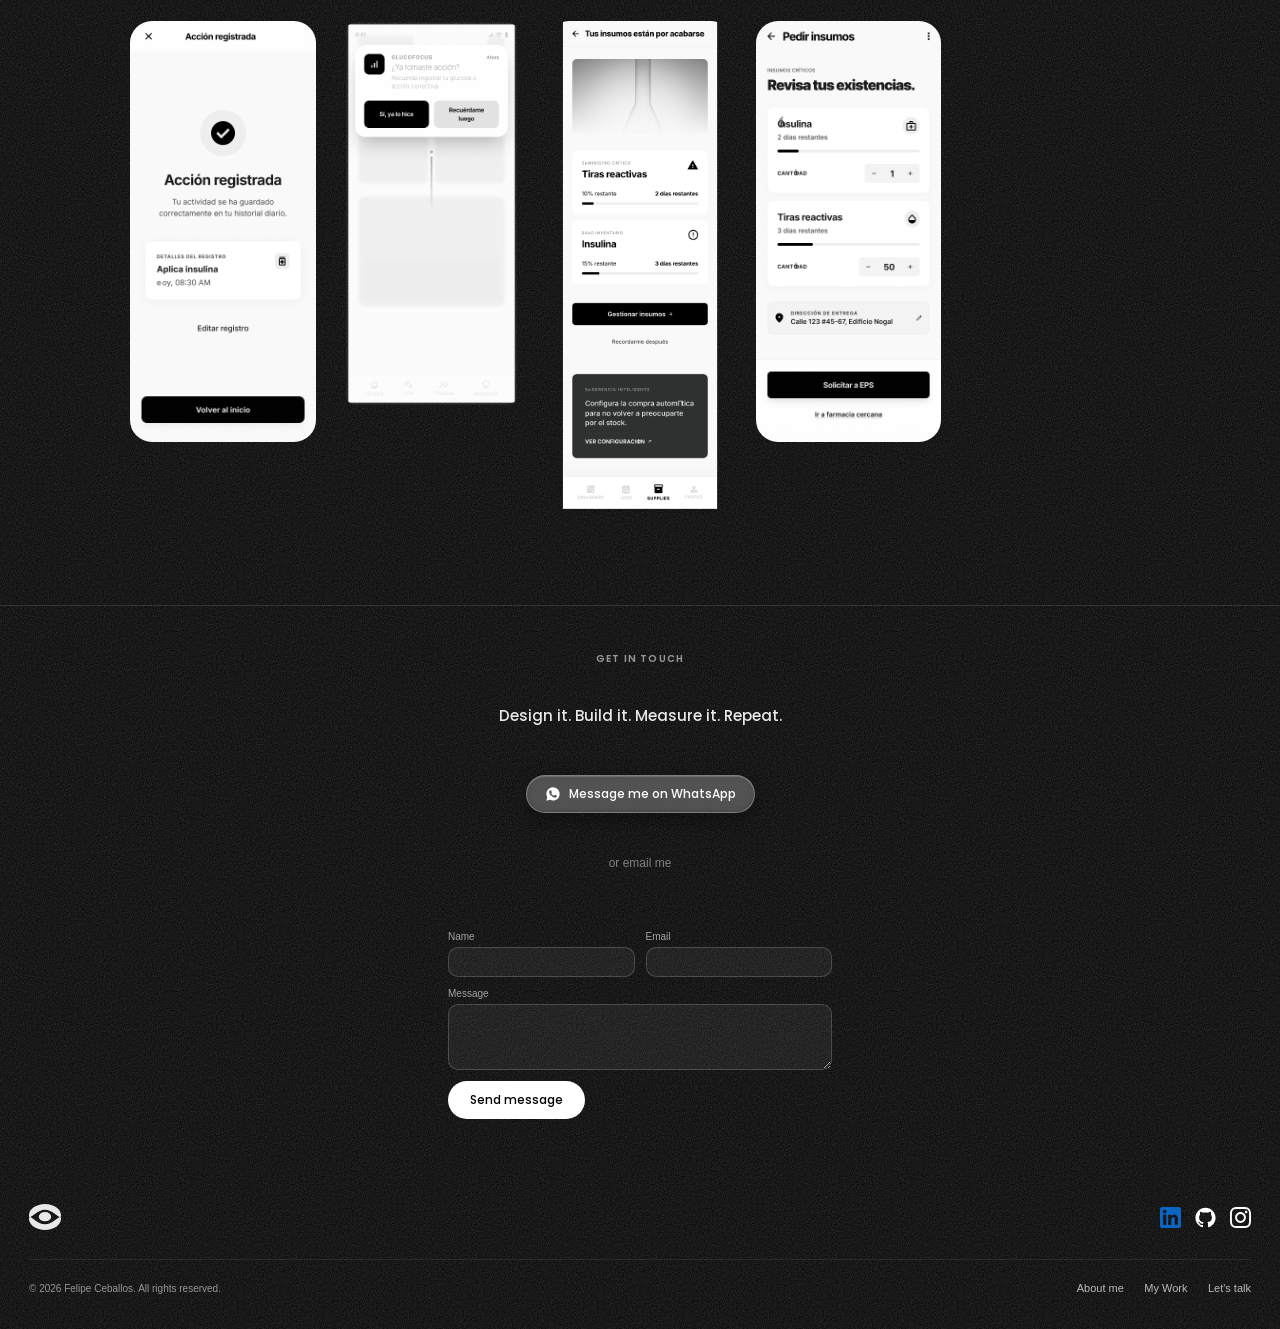
==== commit a76069f0: "Add wireframes gallery to Glubuddy page Co-Authored-By: Claude Sonnet 5.5 <noreply@anthropic.com>" ====
--- a/work-glubuddy.html
+++ b/work-glubuddy.html
@@ -63,6 +63,26 @@
         <img src="assets/glubuddy-pedir-insumos.png" alt="Glubuddy request supplies screen" width="393" height="858" loading="lazy" data-reveal="up" />
         <img src="assets/glubuddy-logros.png" alt="Glubuddy achievements screen" width="393" height="1056" loading="lazy" data-reveal="up" />
         <img src="assets/glubuddy-vestidor.png" alt="Glubuddy wardrobe screen to dress the mascot" width="401" height="1035" loading="lazy" data-reveal="up" />
+      </div>
+    </section>
+
+    <section class="work-screens" aria-label="Glubuddy wireframes">
+      <h2 class="work-screens__title" data-reveal="up" data-i18n="workDetail.wireframes">Wireframes</h2>
+      <div class="work-screens__grid">
+        <img src="assets/wf-01.png" alt="Glubuddy wireframe: login" width="390" height="884" loading="lazy" data-reveal="up" />
+        <img src="assets/wf-02.png" alt="Glubuddy wireframe: diabetes type selection" width="390" height="895" loading="lazy" data-reveal="up" />
+        <img src="assets/wf-03.png" alt="Glubuddy wireframe: home with glucose reading" width="404" height="954" loading="lazy" data-reveal="up" />
+        <img src="assets/wf-04.png" alt="Glubuddy wireframe: real-time sensor status" width="390" height="985" loading="lazy" data-reveal="up" />
+        <img src="assets/wf-05.png" alt="Glubuddy wireframe: log glucose" width="470" height="932" loading="lazy" data-reveal="up" />
+        <img src="assets/wf-06.png" alt="Glubuddy wireframe: high glucose alert" width="390" height="884" loading="lazy" data-reveal="up" />
+        <img src="assets/wf-07.png" alt="Glubuddy wireframe: progress, in range" width="390" height="1041" loading="lazy" data-reveal="up" />
+        <img src="assets/wf-08.png" alt="Glubuddy wireframe: low glucose alert" width="390" height="884" loading="lazy" data-reveal="up" />
+        <img src="assets/wf-09.png" alt="Glubuddy wireframe: wellness plan" width="430" height="1018" loading="lazy" data-reveal="up" />
+        <img src="assets/wf-10.png" alt="Glubuddy wireframe: act fast" width="430" height="900" loading="lazy" data-reveal="up" />
+        <img src="assets/wf-11.png" alt="Glubuddy wireframe: action logged" width="390" height="884" loading="lazy" data-reveal="up" />
+        <img src="assets/wf-12.png" alt="Glubuddy wireframe: reminder notification" width="434" height="900" loading="lazy" data-reveal="up" />
+        <img src="assets/wf-13.png" alt="Glubuddy wireframe: supplies running low" width="470" height="1272" loading="lazy" data-reveal="up" />
+        <img src="assets/wf-14.png" alt="Glubuddy wireframe: request supplies" width="390" height="884" loading="lazy" data-reveal="up" />
       </div>
     </section>
   </main>
--- a/styles.css
+++ b/styles.css
@@ -1049,8 +1049,6 @@
   margin: 0 auto;
 }
 
-@media (max-width: 760px) {
-  .photos__grid {
 /* Glubuddy app screens: one horizontal row of 5 columns, top-aligned so the
    differing screen heights hang from the same line. On narrow viewports the
    row becomes a swipeable strip instead of stacking. */
@@ -1098,6 +1096,68 @@
   }
 }
 
+/* ---------- Photos ---------- */
+/* Empty gray placeholders on purpose — no real photos exist yet (user is
+   still gathering them). Same "plain empty rounded container, no invented
+   content" pattern the work cards used before their real images existed. */
+.photos {
+  max-width: 1058px;
+  margin: 0 auto;
+  padding: clamp(32px, 4.8vw, 80px) 19px;
+  text-align: center;
+}
+
+.photos__intro {
+  margin-bottom: clamp(32px, 4.8vw, 64px);
+}
+
+.photos__eyebrow {
+  display: inline-block;
+  font-family: var(--font-button);
+  font-size: 10px;
+  font-weight: 600;
+  letter-spacing: 0.12em;
+  text-transform: uppercase;
+  color: rgba(255, 255, 255, 0.55);
+  margin-bottom: 11px;
+}
+
+.photos__heading {
+  font-size: clamp(22px, 2.72vw, 35px);
+  font-weight: 400;
+  margin: 0;
+}
+
+.photos__grid {
+  display: grid;
+  grid-template-columns: repeat(3, 1fr);
+  gap: 16px;
+}
+
+.photos__item {
+  aspect-ratio: 1 / 1;
+  border-radius: 19px;
+  background: var(--placeholder);
+  overflow: hidden;
+}
+
+/* Some source photos (e.g. Gota Fría) have a soft vignette that fades to
+   transparent well beyond a thin edge fringe — against the light gray
+   placeholder color that shows as an obvious "overflow." Swapping to the
+   page's own black background there lets the fade blend in instead. */
+.photos__item:has(img) {
+  background: var(--bg);
+}
+
+.photos__item img {
+  display: block;
+  width: 100%;
+  height: 100%;
+  object-fit: cover;
+}
+
+@media (max-width: 760px) {
+  .photos__grid {
     grid-template-columns: repeat(2, 1fr);
   }
 }
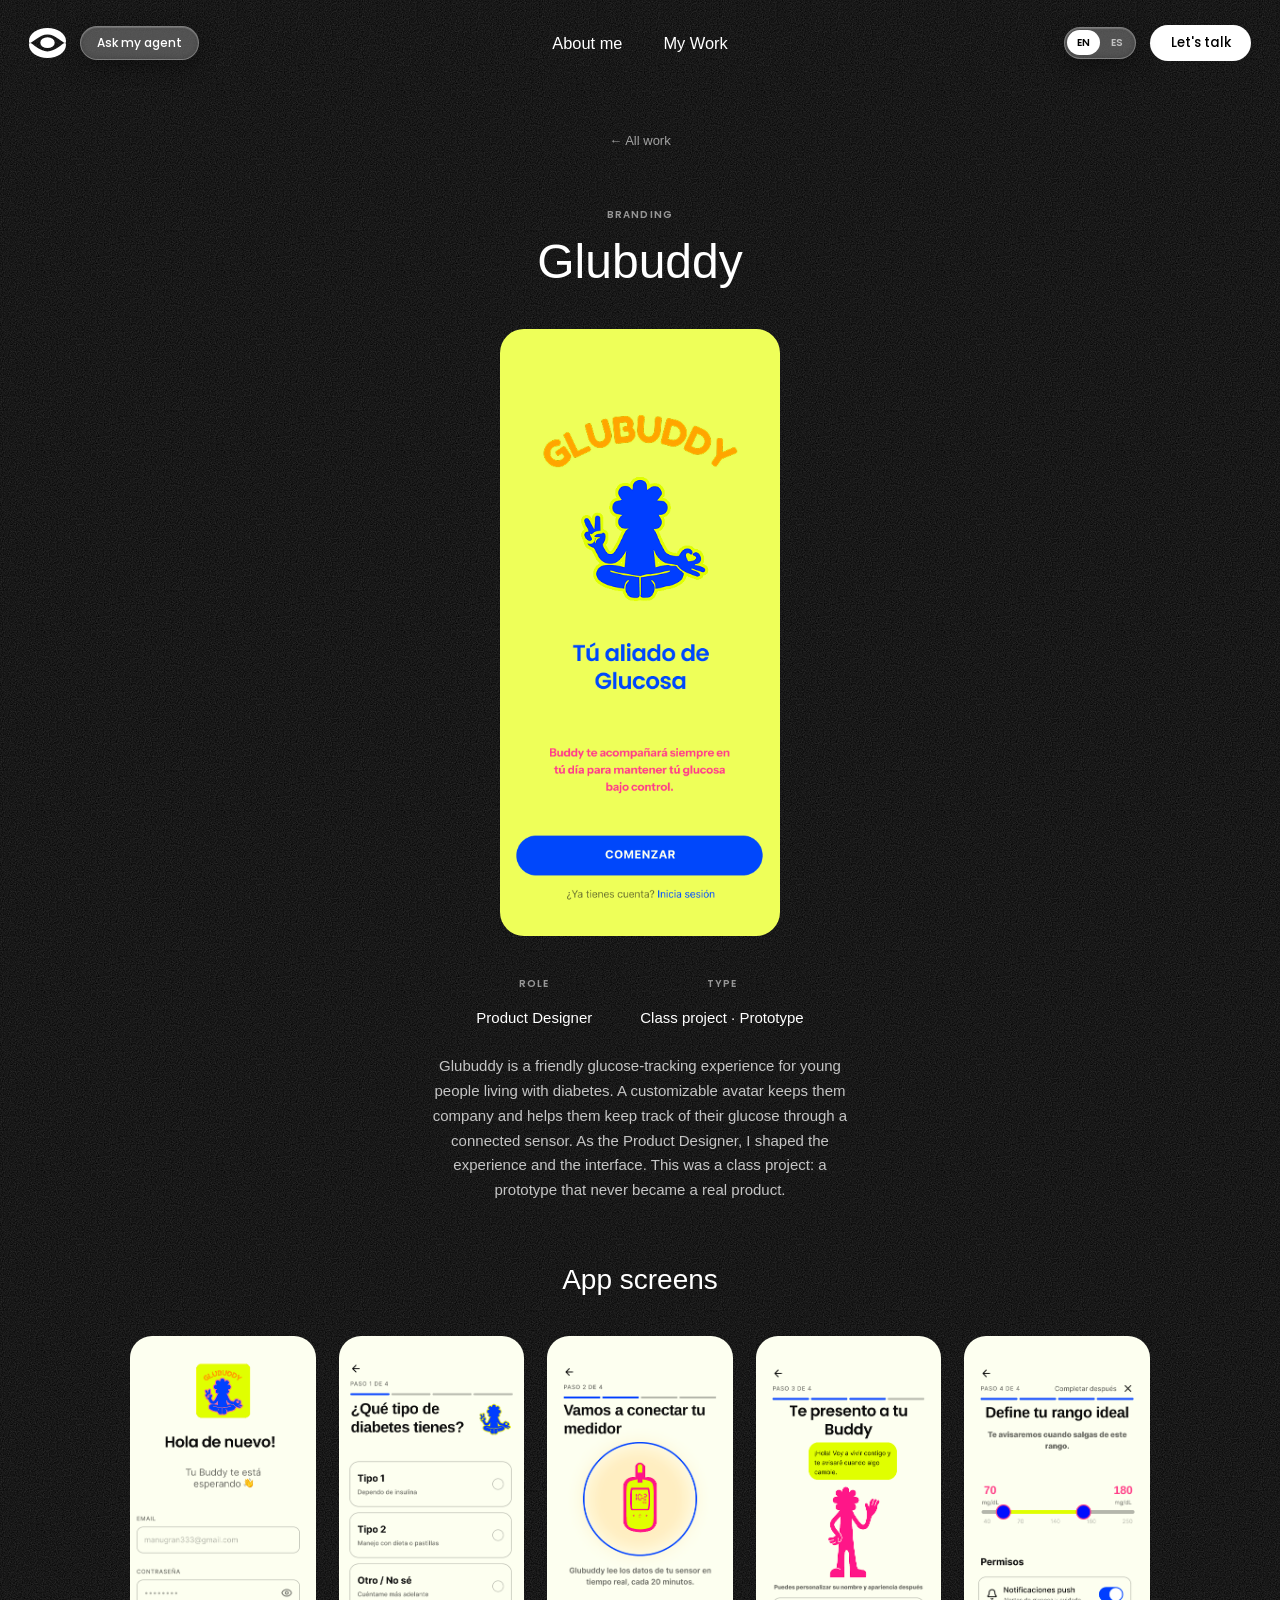
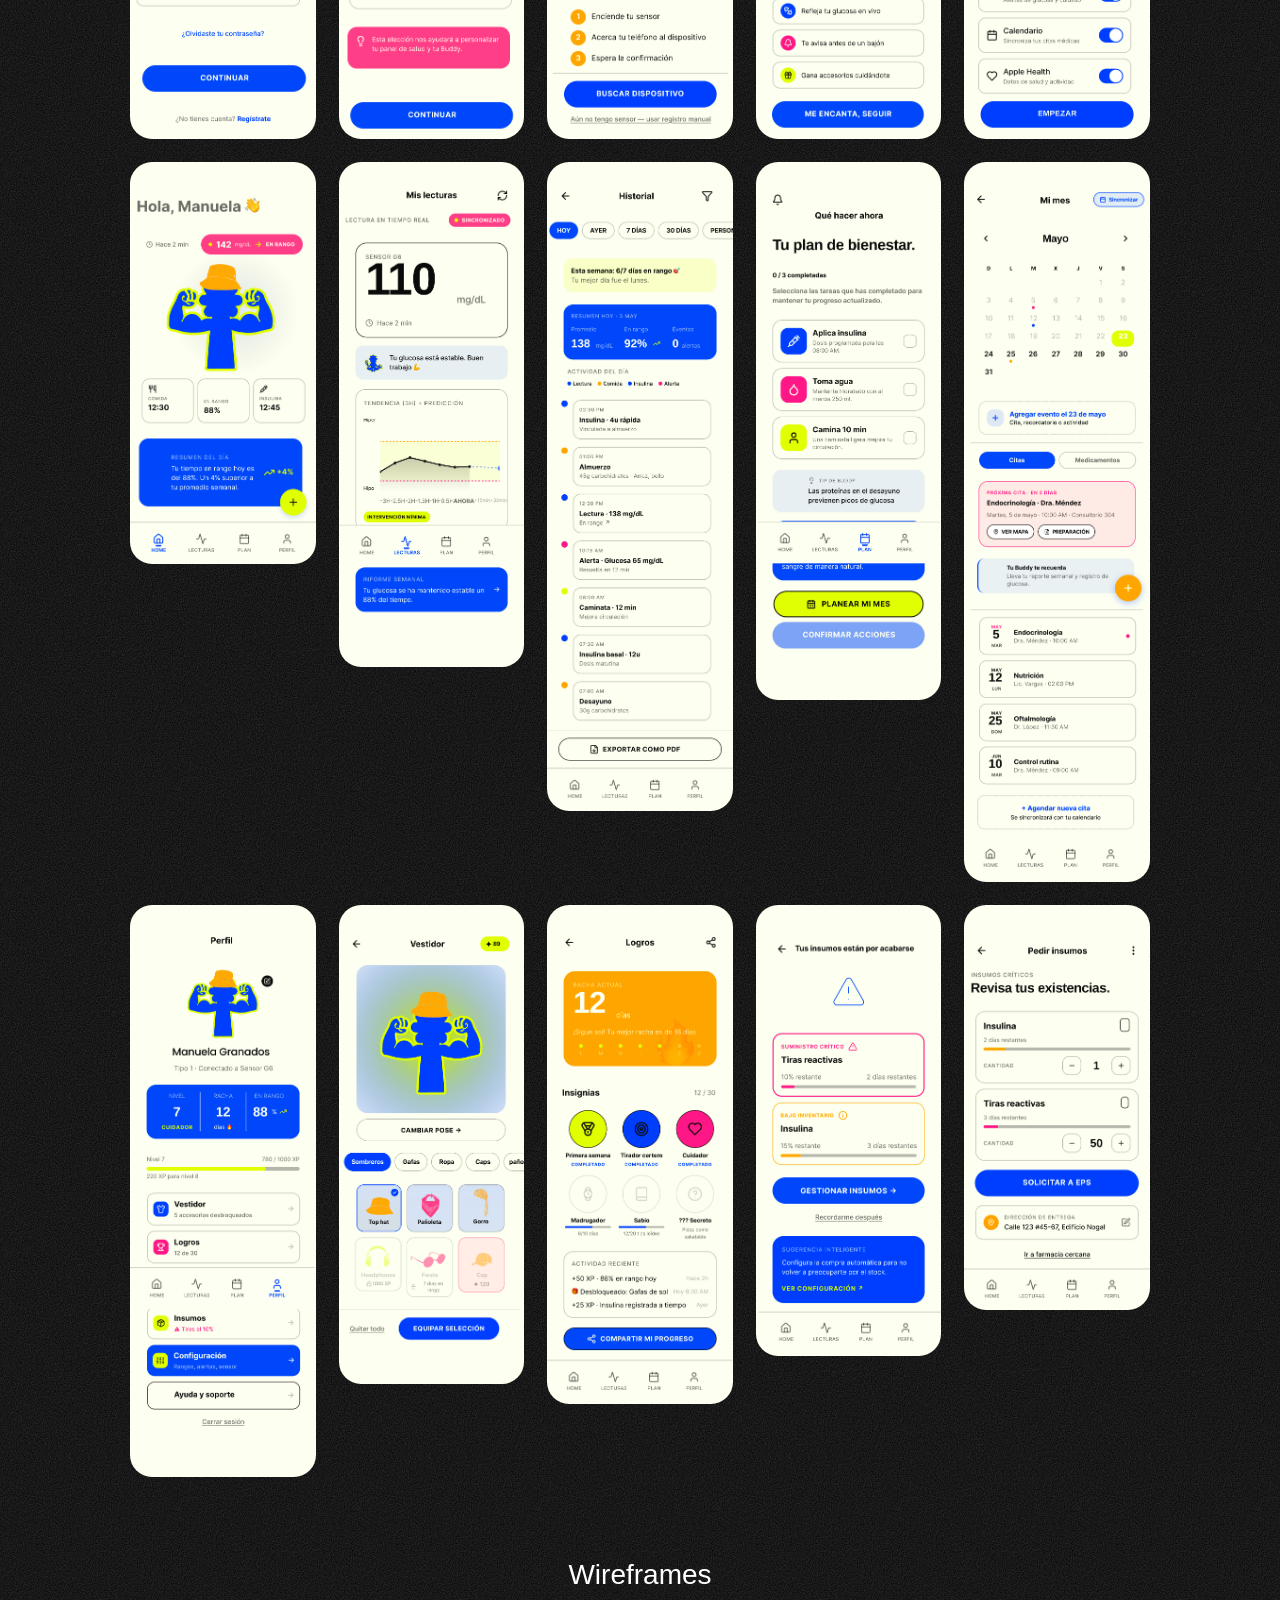
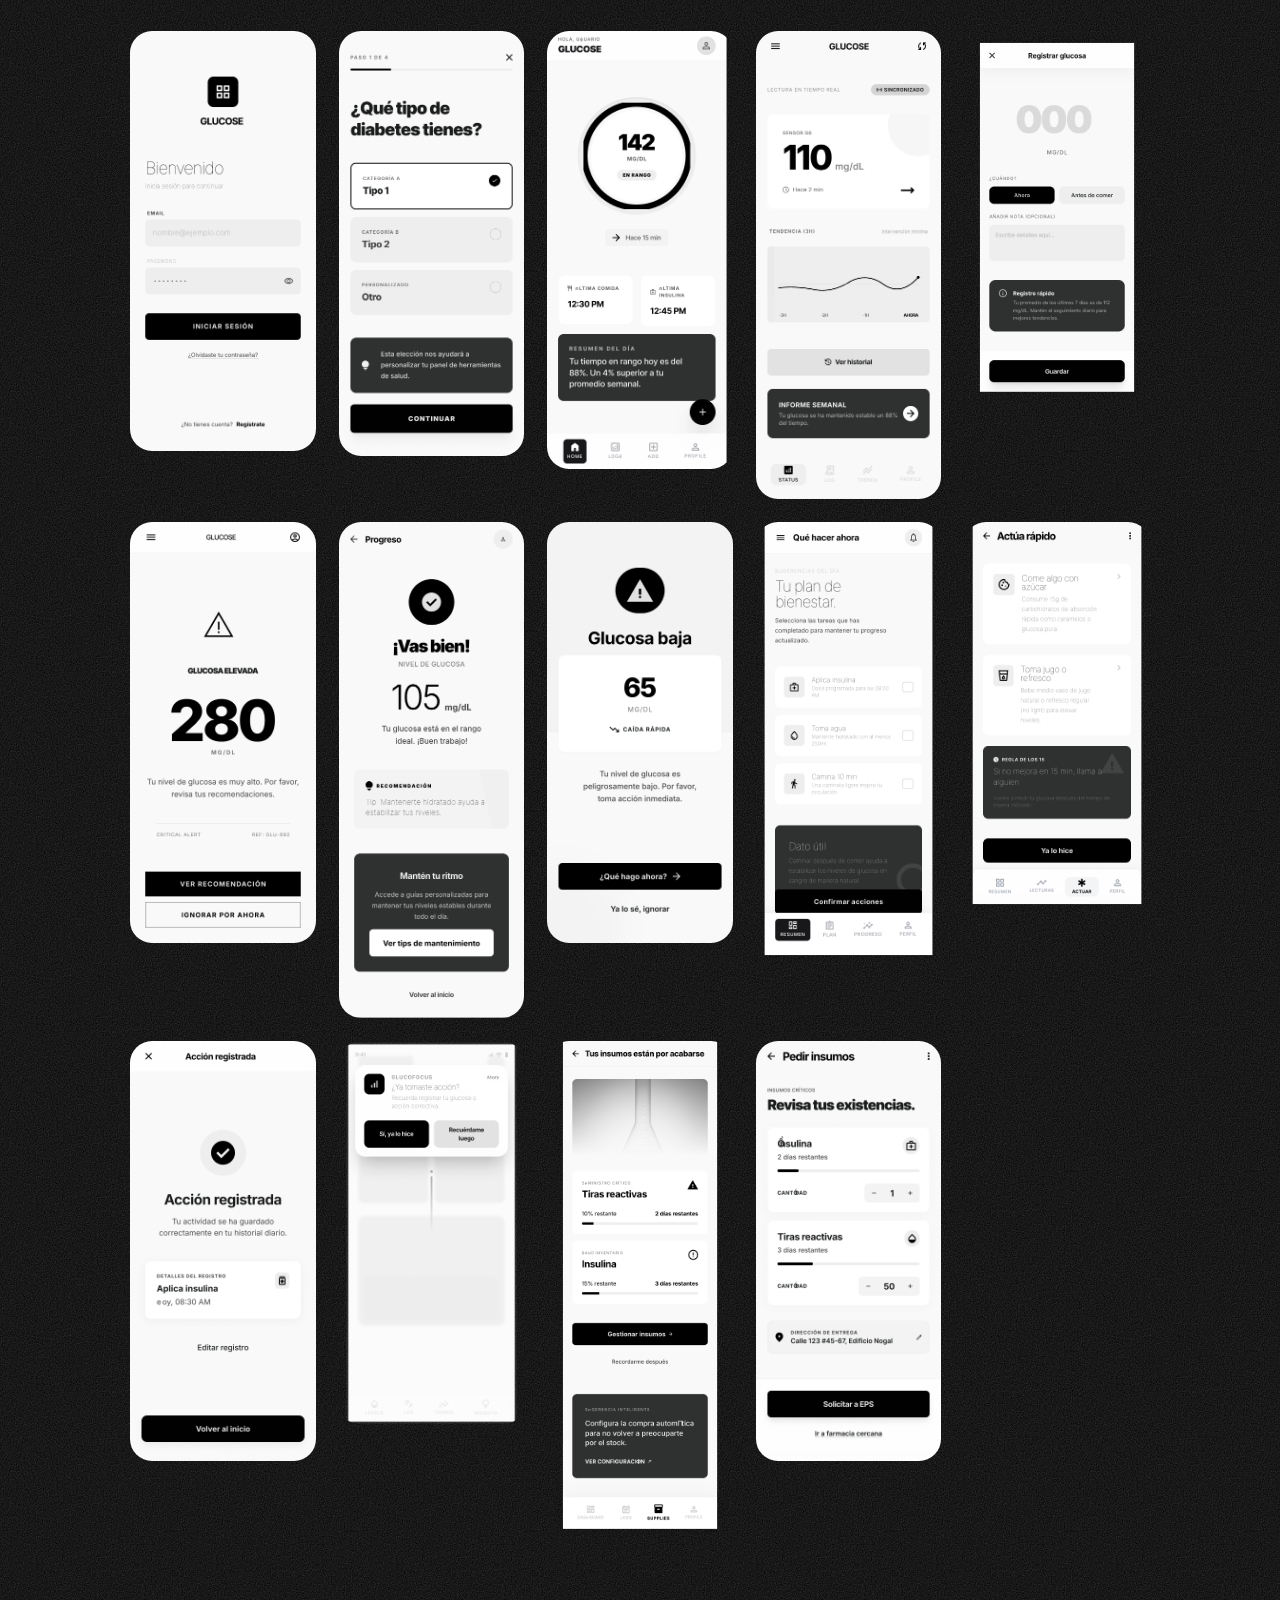
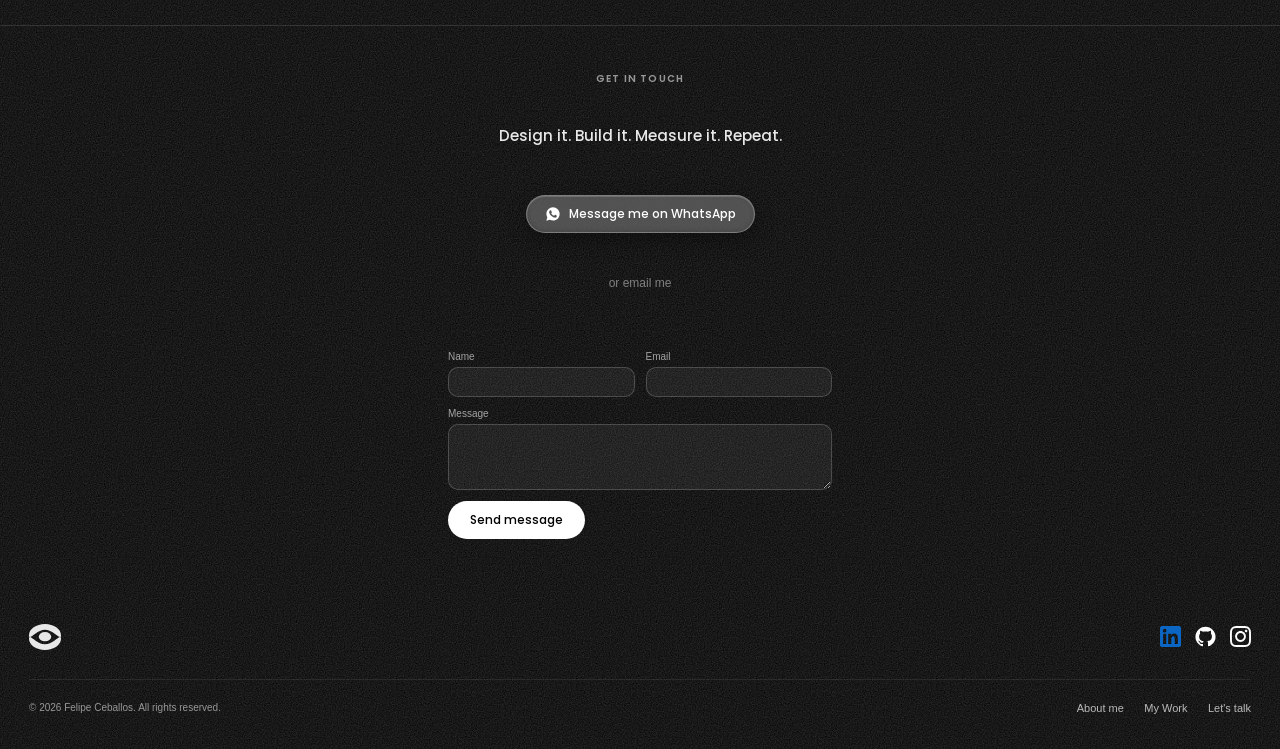
==== commit d6c2e206: "Glubuddy: show all 15 final app screens in flow order Co-Authored-By: Claude Sonnet 5.5 <noreply@ant" ====
--- a/work-glubuddy.html
+++ b/work-glubuddy.html
@@ -58,11 +58,21 @@
     <section class="work-screens" aria-label="Glubuddy app screens">
       <h2 class="work-screens__title" data-reveal="up" data-i18n="workDetail.screens">App screens</h2>
       <div class="work-screens__grid">
-        <img src="assets/glubuddy-calendario.png" alt="Glubuddy calendar screen with appointments" width="393" height="1526" loading="lazy" data-reveal="up" />
-        <img src="assets/glubuddy-insumos.png" alt="Glubuddy supplies screen" width="393" height="954" loading="lazy" data-reveal="up" />
-        <img src="assets/glubuddy-pedir-insumos.png" alt="Glubuddy request supplies screen" width="393" height="858" loading="lazy" data-reveal="up" />
-        <img src="assets/glubuddy-logros.png" alt="Glubuddy achievements screen" width="393" height="1056" loading="lazy" data-reveal="up" />
+        <img src="assets/glubuddy-login.png" alt="Glubuddy login screen, welcome back" width="393" height="852" loading="lazy" data-reveal="up" />
+        <img src="assets/glubuddy-onboarding-tipo.png" alt="Glubuddy onboarding step 1, diabetes type" width="393" height="852" loading="lazy" data-reveal="up" />
+        <img src="assets/glubuddy-onboarding-medidor.png" alt="Glubuddy onboarding step 2, connect the glucose meter" width="393" height="852" loading="lazy" data-reveal="up" />
+        <img src="assets/glubuddy-onboarding-buddy.png" alt="Glubuddy onboarding step 3, meet your Buddy" width="393" height="852" loading="lazy" data-reveal="up" />
+        <img src="assets/glubuddy-onboarding-rango.png" alt="Glubuddy onboarding step 4, ideal glucose range and permissions" width="393" height="852" loading="lazy" data-reveal="up" />
+        <img src="assets/glubuddy-home.png" alt="Glubuddy home with the avatar and current glucose" width="393" height="852" loading="lazy" data-reveal="up" />
+        <img src="assets/glubuddy-analiticas.png" alt="Glubuddy readings with real-time sensor data and trend" width="393" height="1071" loading="lazy" data-reveal="up" />
+        <img src="assets/glubuddy-historial.png" alt="Glubuddy history of readings, meals and insulin" width="393" height="1375" loading="lazy" data-reveal="up" />
+        <img src="assets/glubuddy-plan.png" alt="Glubuddy wellness plan with daily tasks" width="393" height="1139" loading="lazy" data-reveal="up" />
+        <img src="assets/glubuddy-calendario.png" alt="Glubuddy calendar with appointments" width="393" height="1526" loading="lazy" data-reveal="up" />
+        <img src="assets/glubuddy-perfil.png" alt="Glubuddy profile with level, streak and settings" width="393" height="1210" loading="lazy" data-reveal="up" />
         <img src="assets/glubuddy-vestidor.png" alt="Glubuddy wardrobe screen to dress the mascot" width="401" height="1035" loading="lazy" data-reveal="up" />
+        <img src="assets/glubuddy-logros.png" alt="Glubuddy achievements and badges" width="393" height="1056" loading="lazy" data-reveal="up" />
+        <img src="assets/glubuddy-insumos.png" alt="Glubuddy supplies running low" width="393" height="954" loading="lazy" data-reveal="up" />
+        <img src="assets/glubuddy-pedir-insumos.png" alt="Glubuddy request supplies" width="393" height="858" loading="lazy" data-reveal="up" />
       </div>
     </section>
 
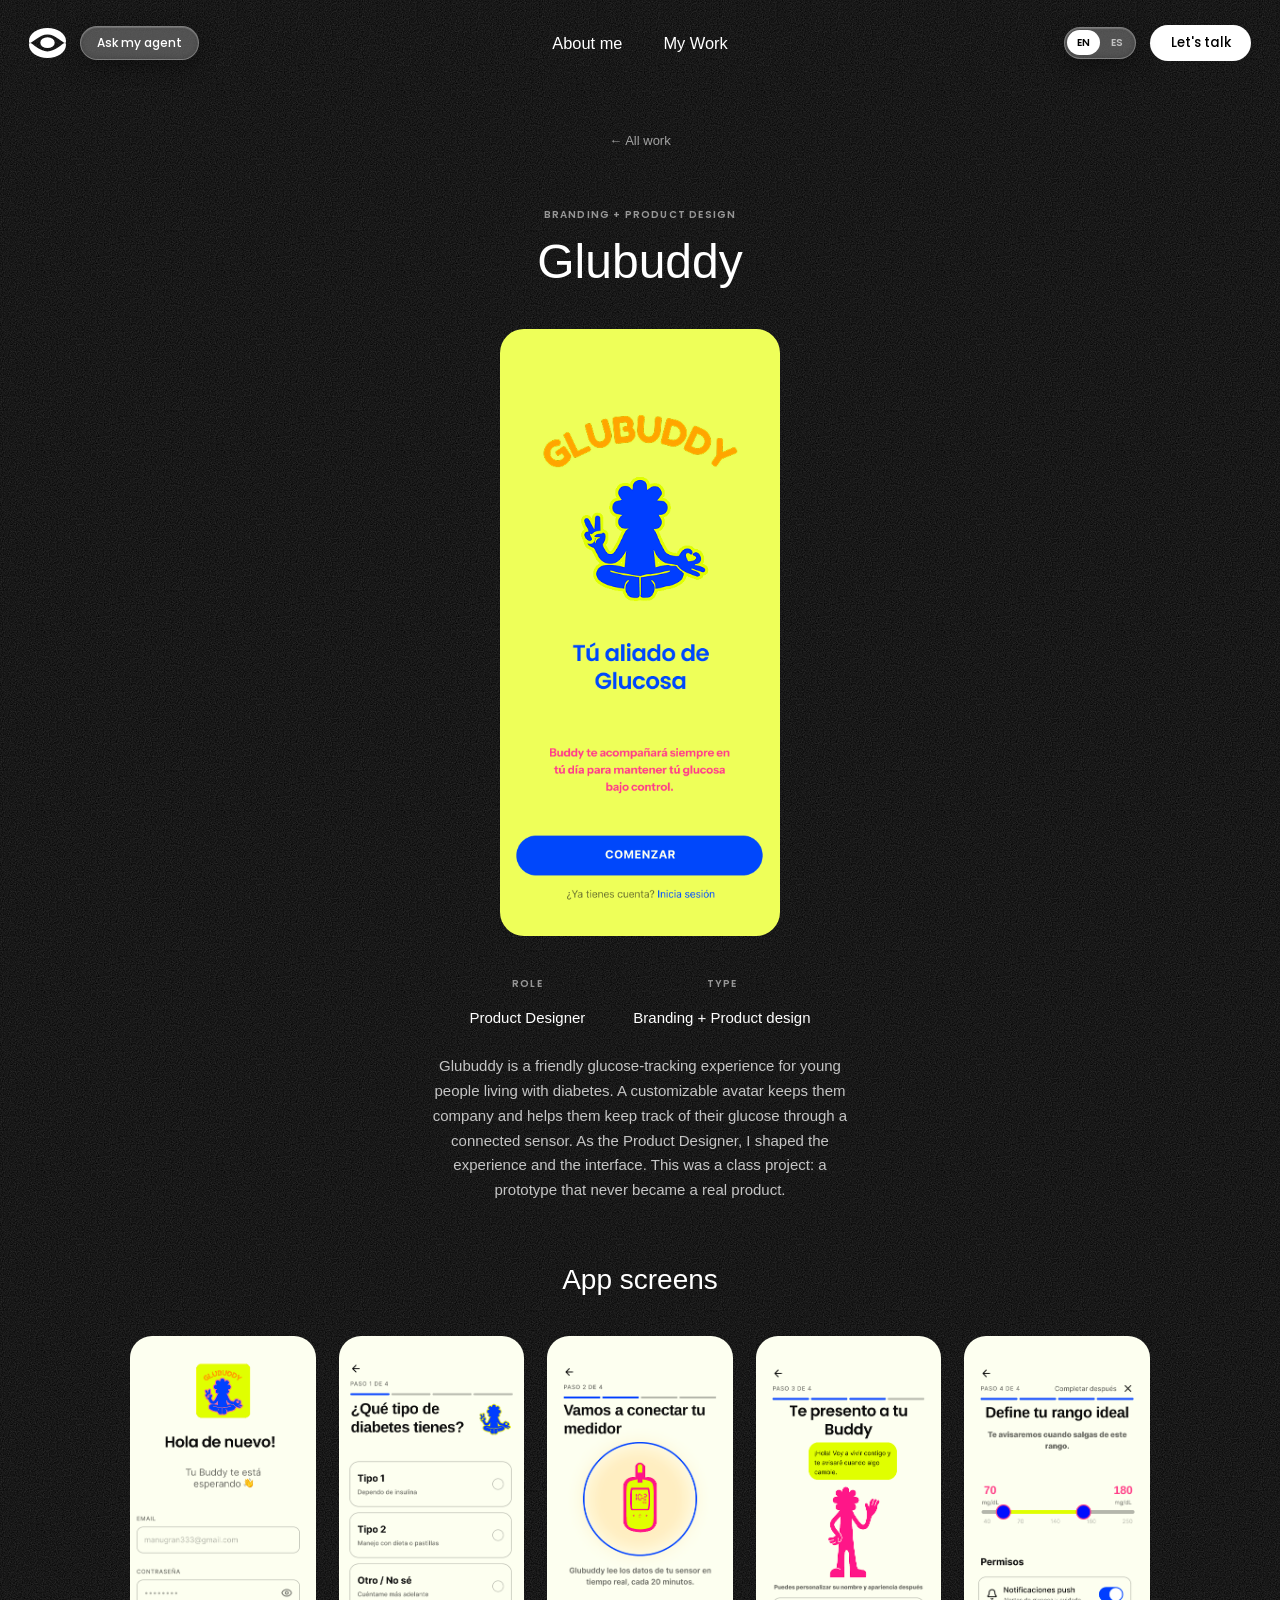
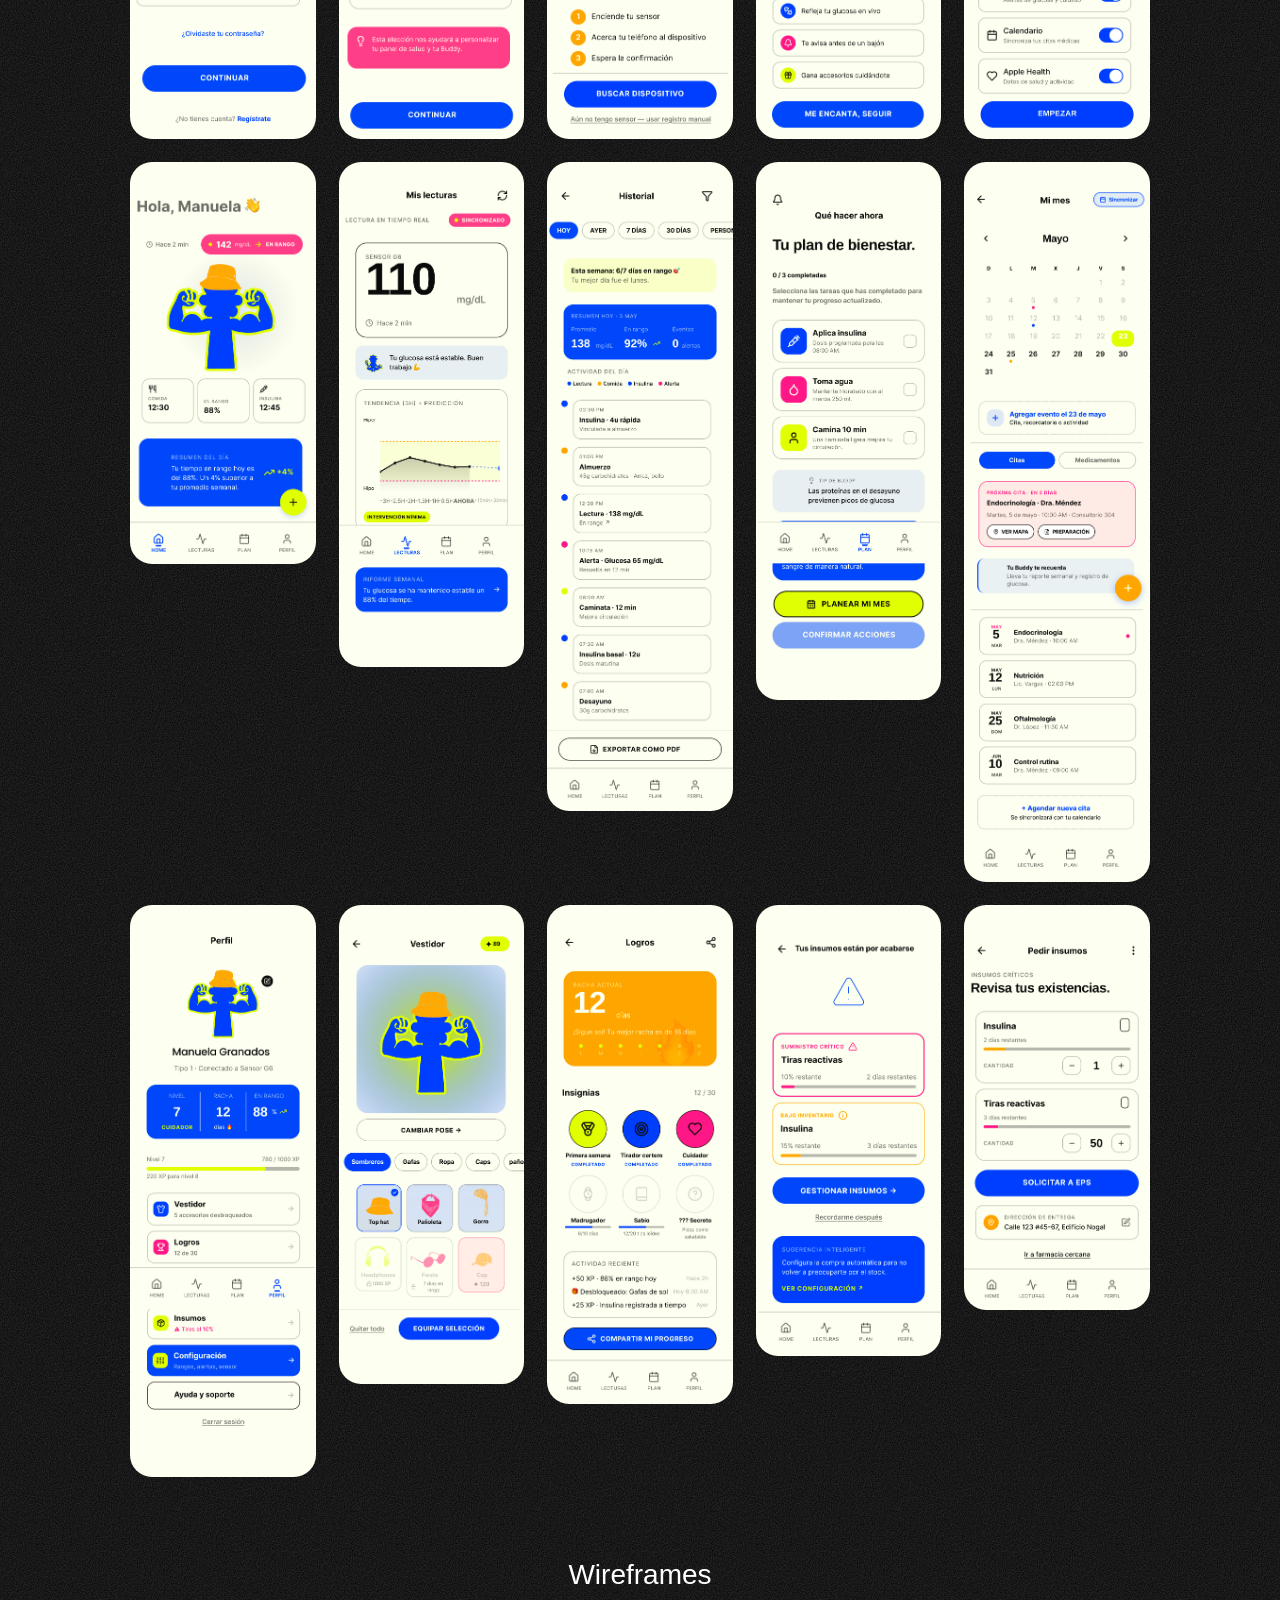
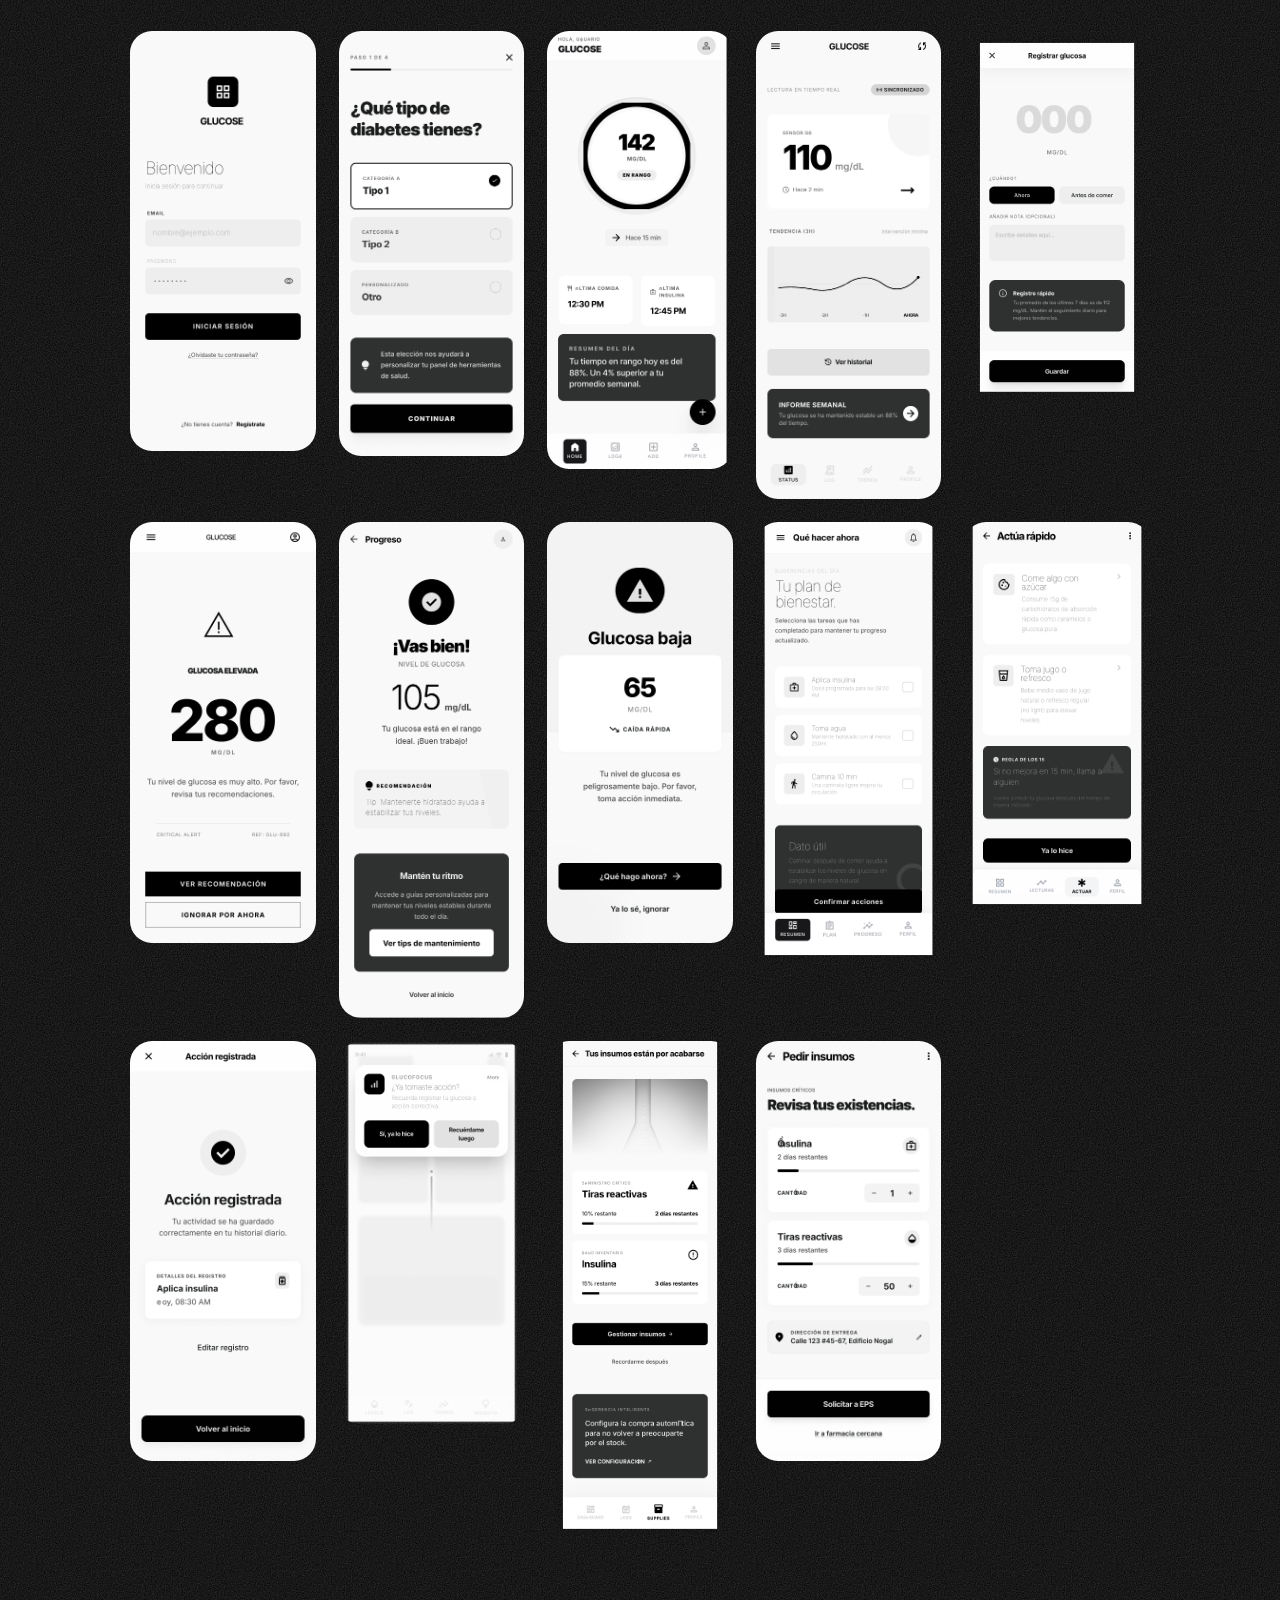
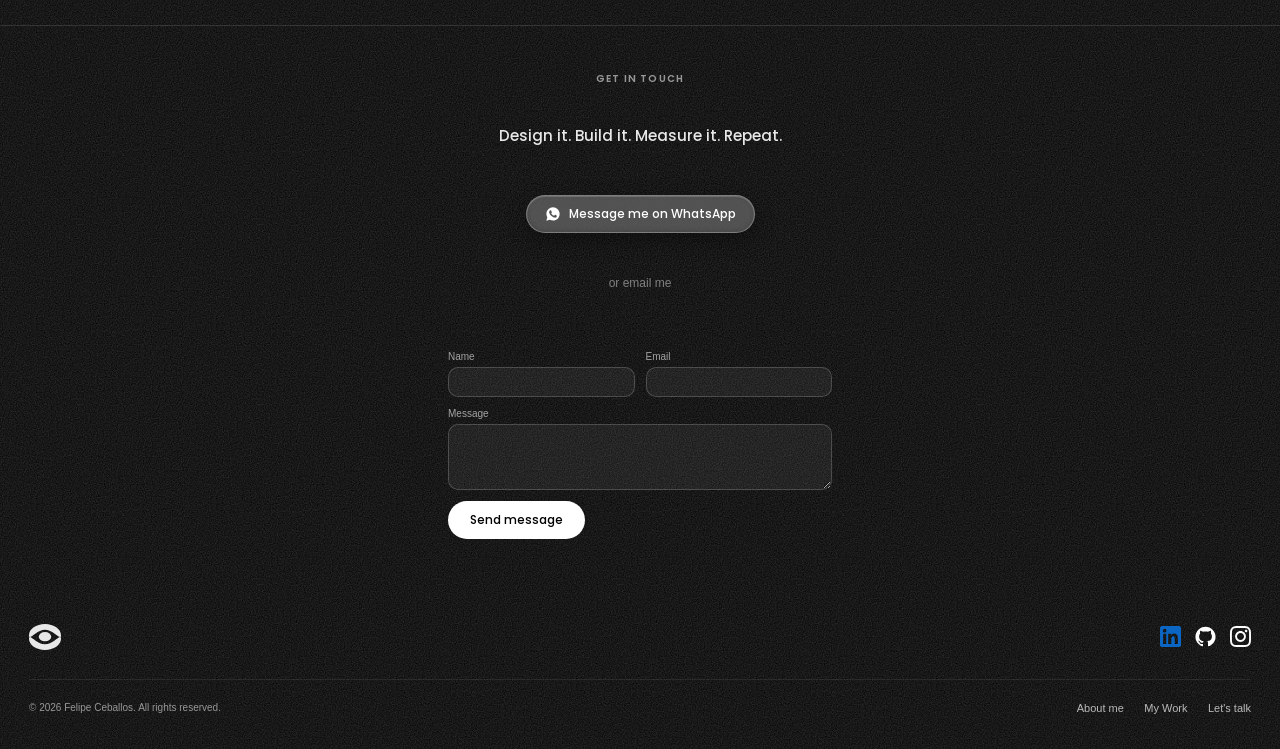
==== commit 610f99d0: "Glubuddy: project type is Branding + Product design Co-Authored-By: Claude Sonnet 5.5 <noreply@anthr" ====
--- a/work-glubuddy.html
+++ b/work-glubuddy.html
@@ -39,7 +39,7 @@
       <a class="work-detail__back" href="work.html" data-i18n="workDetail.back">← All work</a>
 
       <div class="work-detail__intro" data-reveal="up">
-        <span class="work-detail__eyebrow" data-i18n="work.card3.eyebrow">Branding</span>
+        <span class="work-detail__eyebrow" data-i18n="work.card3.eyebrow">Branding + Product design</span>
         <h1 class="work-detail__title">Glubuddy</h1>
       </div>
 
@@ -47,7 +47,7 @@
 
       <ul class="work-detail__meta" data-reveal="up">
         <li><span data-i18n="workDetail.roleLabel">Role</span><strong data-i18n="workDetail.glubuddy.role">Product Designer</strong></li>
-        <li><span data-i18n="workDetail.typeLabel">Type</span><strong data-i18n="workDetail.glubuddy.type">Class project · Prototype</strong></li>
+        <li><span data-i18n="workDetail.typeLabel">Type</span><strong data-i18n="workDetail.glubuddy.type">Branding + Product design</strong></li>
       </ul>
 
       <p class="work-detail__summary" data-reveal="up" data-i18n="workDetail.glubuddy.summary">
